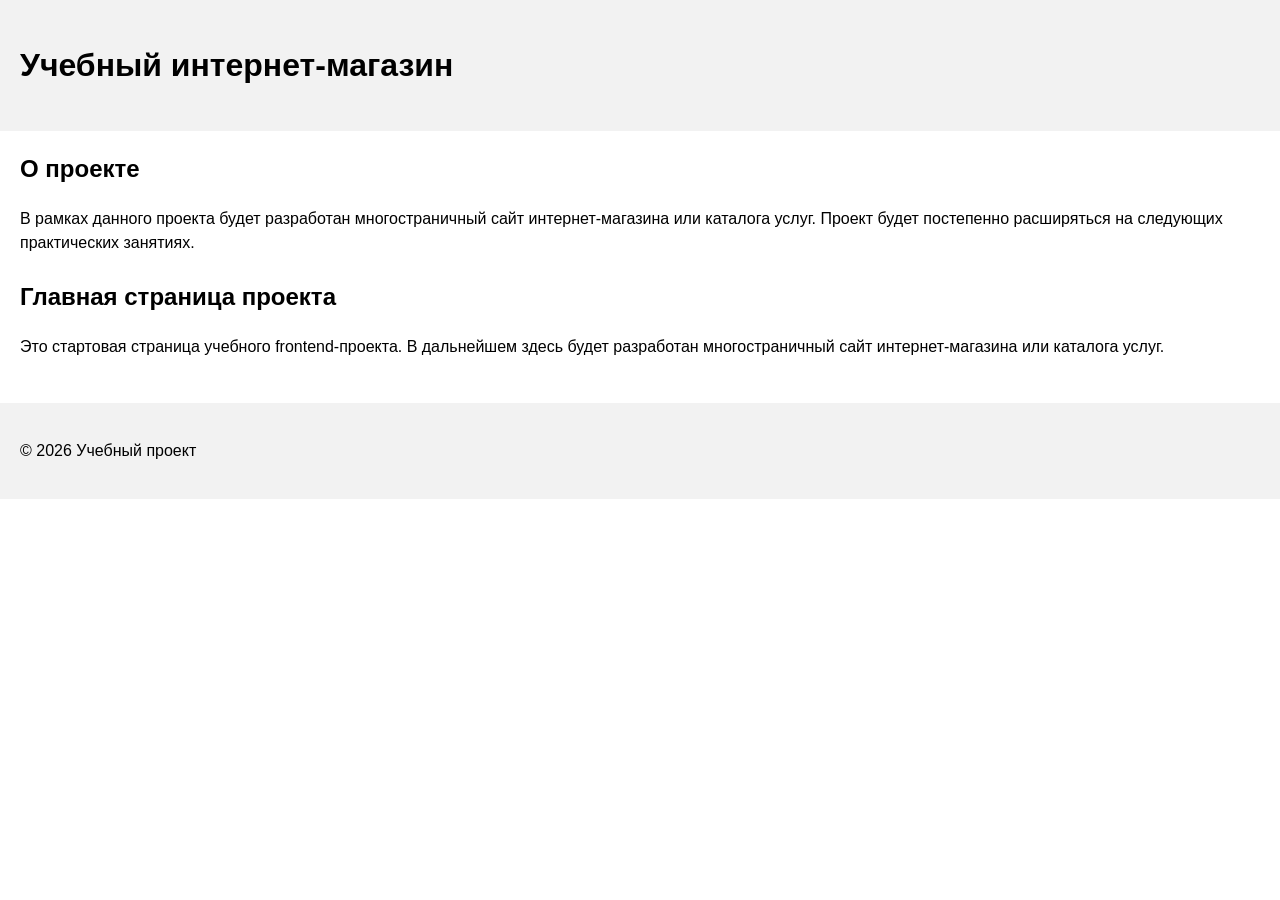
==== index.html @ 8a4b773d "feat: add project description section" ====
<!DOCTYPE html>
<html lang="ru">
<head>
  <meta charset="UTF-8">
  <meta name="viewport" content="width=device-width, initial-scale=1.0">
  <title>Каталог товаров</title>
  <link rel="stylesheet" href="css/style.css">
</head>
<body>
  <header>
    <h1>Учебный интернет-магазин</h1>
  </header>

  <main>
    <section>
        <h2>О проекте</h2>
        <p>
            В рамках данного проекта будет разработан многостраничный сайт
            интернет-магазина или каталога услуг. Проект будет постепенно
            расширяться на следующих практических занятиях.
        </p>
    </section>
    <section>
      <h2>Главная страница проекта</h2>
      <p>
        Это стартовая страница учебного frontend-проекта.
        В дальнейшем здесь будет разработан многостраничный сайт
        интернет-магазина или каталога услуг.
      </p>
    </section>
  </main>

  <footer>
    <p>&copy; 2026 Учебный проект</p>
  </footer>
</body>
</html>
---- css/style.css ----
body {
  margin: 0;
  font-family: Arial, sans-serif;
  line-height: 1.5;
}

header,
main,
footer {
  padding: 20px;
}

header {
  background-color: #f2f2f2;
}

footer {
  background-color: #f2f2f2;
}

section {
  margin-bottom: 24px;
}

section h2 {
  margin-top: 0;
}
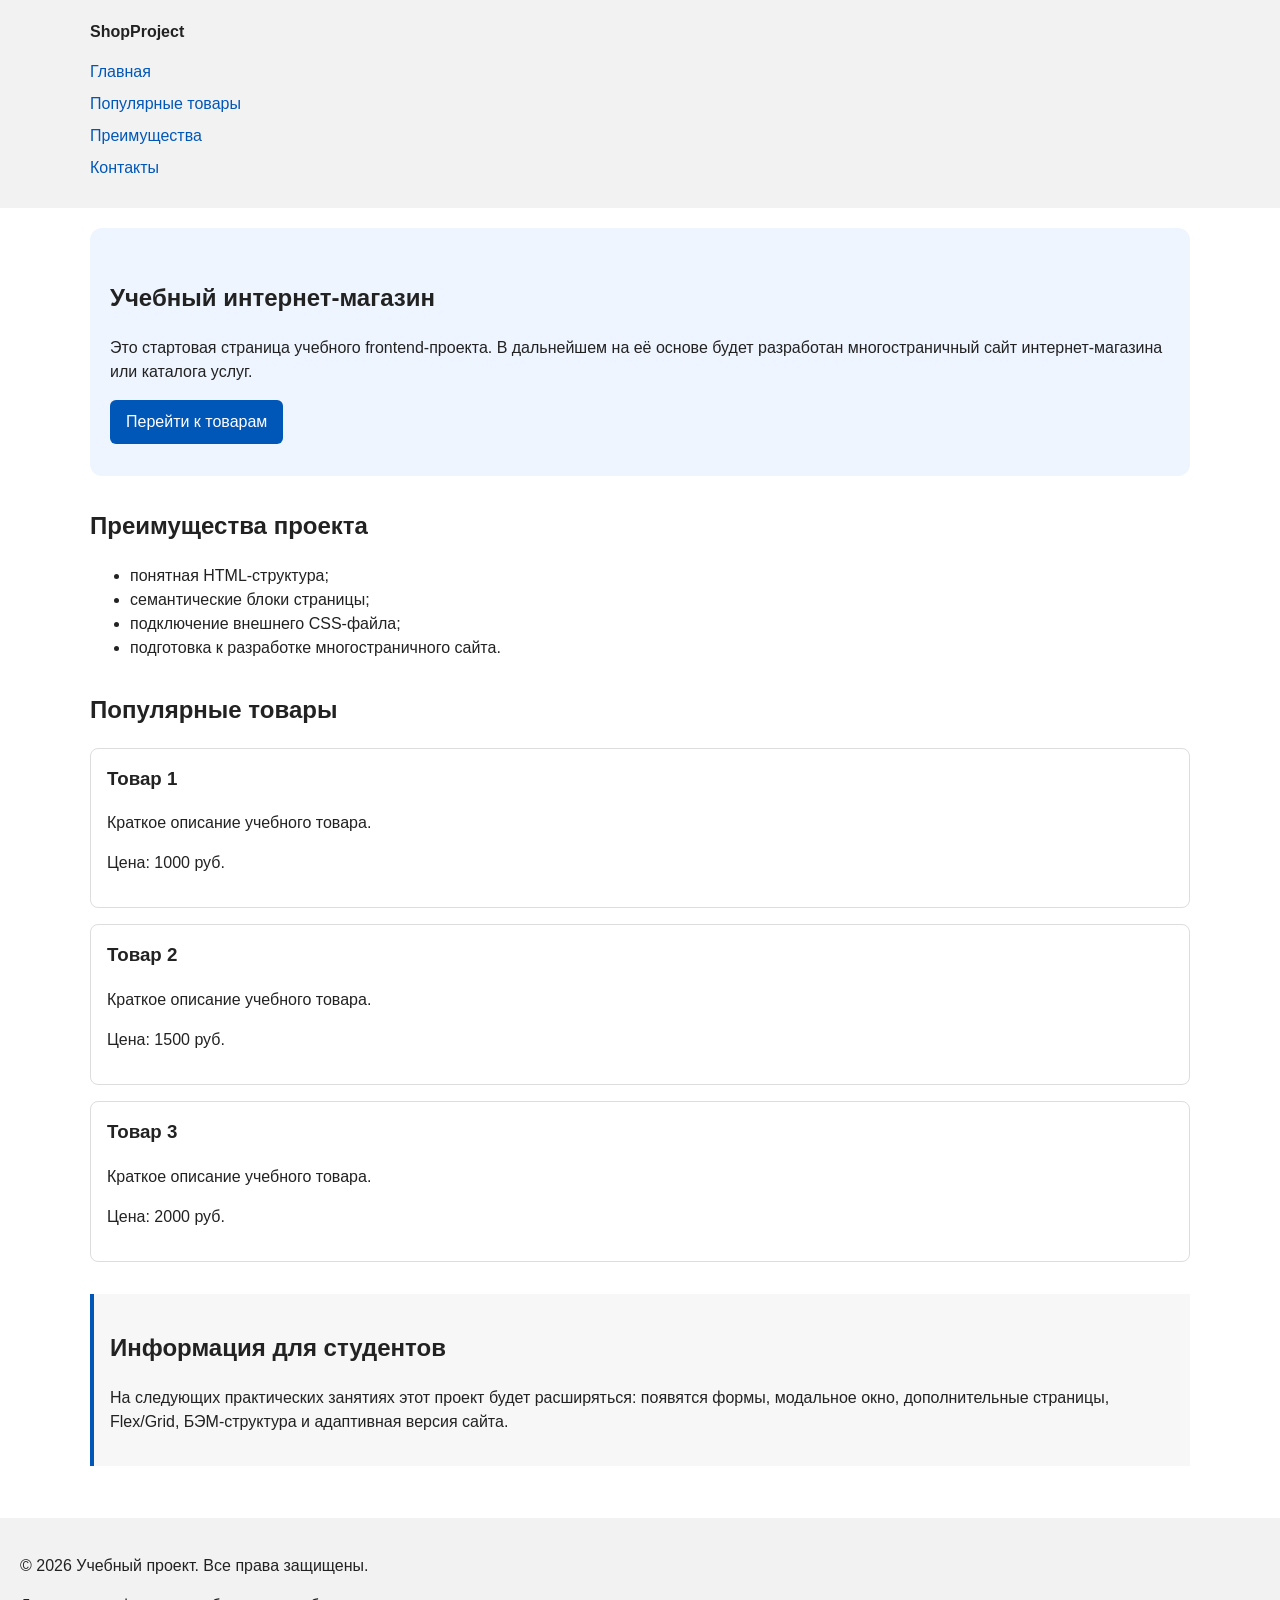
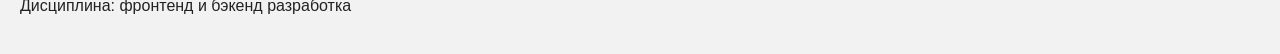
==== commit 79647b34: "feat: add semantic HTML structure and base CSS styles" ====
--- a/index.html
+++ b/index.html
@@ -7,31 +7,82 @@
   <link rel="stylesheet" href="css/style.css">
 </head>
 <body>
+
   <header>
-    <h1>Учебный интернет-магазин</h1>
+    <div class="site-header">
+      <a class="site-logo" href="index.html">ShopProject</a>
+
+      <nav class="site-nav" aria-label="Основная навигация">
+        <ul class="site-nav__list">
+          <li><a href="index.html">Главная</a></li>
+          <li><a href="#popular">Популярные товары</a></li>
+          <li><a href="#advantages">Преимущества</a></li>
+          <li><a href="#contacts">Контакты</a></li>
+        </ul>
+      </nav>
+    </div>
   </header>
 
   <main>
-    <section>
-        <h2>О проекте</h2>
-        <p>
-            В рамках данного проекта будет разработан многостраничный сайт
-            интернет-магазина или каталога услуг. Проект будет постепенно
-            расширяться на следующих практических занятиях.
-        </p>
-    </section>
-    <section>
-      <h2>Главная страница проекта</h2>
+
+    <section class="hero">
+      <h1>Учебный интернет-магазин</h1>
       <p>
         Это стартовая страница учебного frontend-проекта.
-        В дальнейшем здесь будет разработан многостраничный сайт
-        интернет-магазина или каталога услуг.
+        В дальнейшем на её основе будет разработан многостраничный
+        сайт интернет-магазина или каталога услуг.
       </p>
+      <a class="button" href="#popular">Перейти к товарам</a>
     </section>
+
+    <section class="section" id="advantages">
+      <h2>Преимущества проекта</h2>
+
+      <ul class="advantages-list">
+        <li>понятная HTML-структура;</li>
+        <li>семантические блоки страницы;</li>
+        <li>подключение внешнего CSS-файла;</li>
+        <li>подготовка к разработке многостраничного сайта.</li>
+      </ul>
+    </section>
+
+    <section class="section" id="popular">
+      <h2>Популярные товары</h2>
+
+      <article class="product-card">
+        <h3>Товар 1</h3>
+        <p>Краткое описание учебного товара.</p>
+        <p>Цена: 1000 руб.</p>
+      </article>
+
+      <article class="product-card">
+        <h3>Товар 2</h3>
+        <p>Краткое описание учебного товара.</p>
+        <p>Цена: 1500 руб.</p>
+      </article>
+
+      <article class="product-card">
+        <h3>Товар 3</h3>
+        <p>Краткое описание учебного товара.</p>
+        <p>Цена: 2000 руб.</p>
+      </article>
+    </section>
+
+    <aside class="aside-info">
+      <h2>Информация для студентов</h2>
+      <p>
+        На следующих практических занятиях этот проект будет расширяться:
+        появятся формы, модальное окно, дополнительные страницы,
+        Flex/Grid, БЭМ-структура и адаптивная версия сайта.
+      </p>
+    </aside>
+
   </main>
 
-  <footer>
-    <p>&copy; 2026 Учебный проект</p>
+  <footer id="contacts">
+    <p>&copy; 2026 Учебный проект. Все права защищены.</p>
+    <p>Дисциплина: фронтенд и бэкенд разработка</p>
   </footer>
+
 </body>
 </html>
--- a/css/style.css
+++ b/css/style.css
@@ -1,27 +1,167 @@
+/* 
+  Универсальное правило для всех элементов.
+  border-box делает расчёт размеров более понятным:
+  width включает content, padding и border.
+*/
+* {
+  box-sizing: border-box;
+}
+
+/*
+  Убираем стандартный внешний отступ браузера у body.
+  Без этого вокруг страницы может появиться белая рамка.
+*/
 body {
   margin: 0;
   font-family: Arial, sans-serif;
   line-height: 1.5;
+  color: #222222;
+  background-color: #ffffff;
 }
-
+/*
+  Задаём внутренние отступы для основных областей страницы.
+  Это делает содержимое визуально отделённым от краёв окна браузера.
+*/
 header,
 main,
 footer {
   padding: 20px;
 }
 
+/*
+  Оформляем шапку страницы.
+  Пока используется простой светло-серый фон.
+*/
 header {
   background-color: #f2f2f2;
 }
 
+/*
+  Оформляем подвал страницы тем же фоном,
+  чтобы визуально отделить его от основного содержимого.
+*/
 footer {
   background-color: #f2f2f2;
 }
-
-section {
-  margin-bottom: 24px;
+/*
+  Ограничиваем ширину содержимого шапки,
+  чтобы оно не растягивалось слишком сильно на широких экранах.
+*/
+.site-header {
+  max-width: 1100px;
+  margin: 0 auto;
 }
 
-section h2 {
+/*
+  Оформляем текстовый логотип.
+*/
+.site-logo {
+  font-weight: bold;
+  text-decoration: none;
+  color: #222222;
+}
+
+/*
+  Убираем стандартные отступы и маркеры списка навигации.
+*/
+.site-nav__list {
+  padding: 0;
+  margin: 16px 0 0;
+  list-style: none;
+}
+
+/*
+  Добавляем расстояние между пунктами меню.
+*/
+.site-nav__list li {
+  margin-bottom: 8px;
+}
+
+/*
+  Оформляем ссылки меню.
+*/
+.site-nav__list a {
+  color: #0057b8;
+  text-decoration: none;
+}
+
+/*
+  При наведении мыши подчёркиваем ссылку.
+  Подробно состояния интерфейса будут рассмотрены в практической работе 1.7.
+*/
+.site-nav__list a:hover {
+  text-decoration: underline;
+}
+/*
+  Hero-блок — первый крупный блок страницы.
+  Он визуально отделяется от остальных разделов фоном и отступами.
+*/
+.hero {
+  max-width: 1100px;
+  margin: 0 auto 32px;
+  padding: 32px 20px;
+  background-color: #eef5ff;
+  border-radius: 12px;
+}
+
+/*
+  Общий класс для разделов страницы.
+*/
+.section {
+  max-width: 1100px;
+  margin: 0 auto 32px;
+}
+
+/*
+  Убираем лишний верхний отступ у заголовков разделов.
+*/
+.section h2 {
   margin-top: 0;
-}+}
+/*
+  Карточка товара — самостоятельный блок.
+  На следующих занятиях карточки будут доработаны и выстроены в сетку.
+*/
+.product-card {
+  margin-bottom: 16px;
+  padding: 16px;
+  border: 1px solid #dddddd;
+  border-radius: 8px;
+  background-color: #ffffff;
+}
+
+/*
+  Убираем лишний верхний отступ у заголовка карточки.
+*/
+.product-card h3 {
+  margin-top: 0;
+}
+/*
+  Пока это обычная ссылка, но визуально она оформляется как кнопка.
+*/
+.button {
+  display: inline-block;
+  padding: 10px 16px;
+  color: #ffffff;
+  background-color: #0057b8;
+  text-decoration: none;
+  border-radius: 6px;
+}
+
+/*
+  Простое состояние наведения для кнопки.
+*/
+.button:hover {
+  background-color: #003f86;
+}
+
+/*
+  Дополнительный информационный блок.
+*/
+.aside-info {
+  max-width: 1100px;
+  margin: 0 auto 32px;
+  padding: 16px;
+  border-left: 4px solid #0057b8;
+  background-color: #f7f7f7;
+}
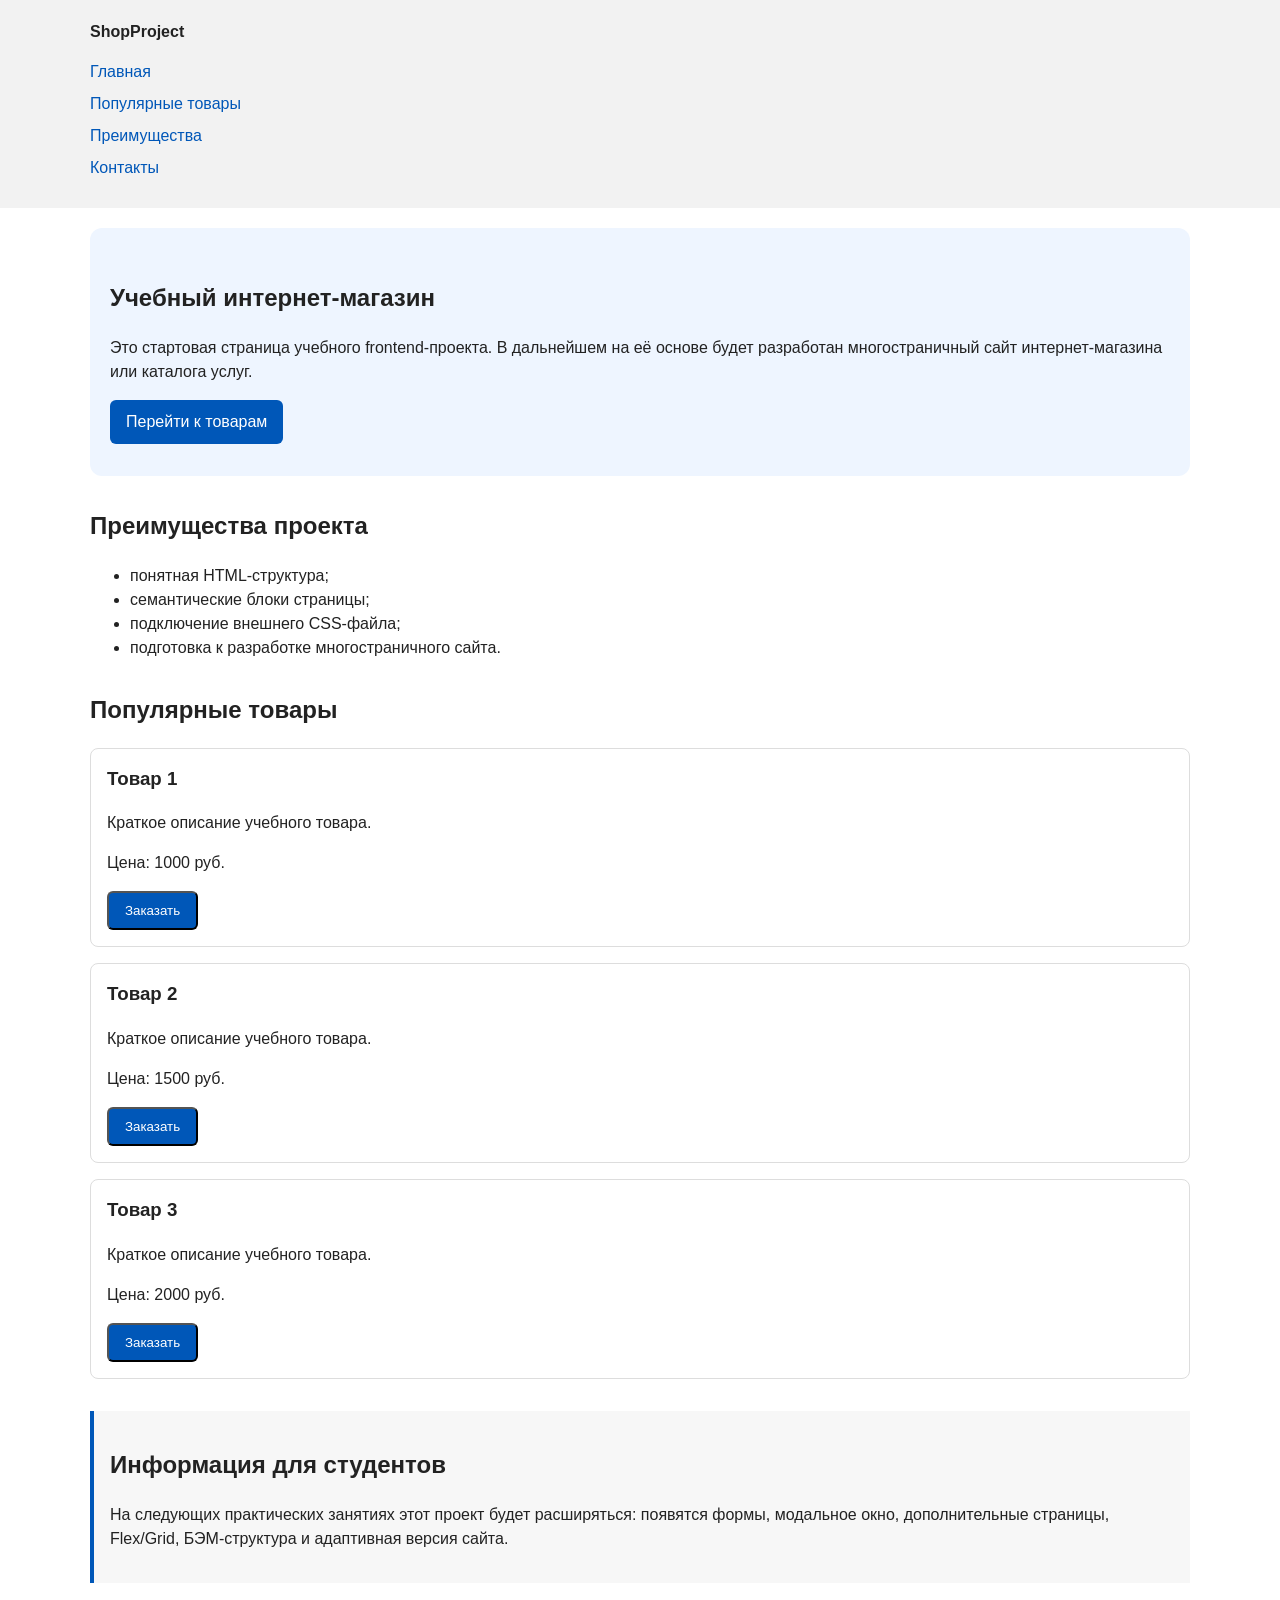
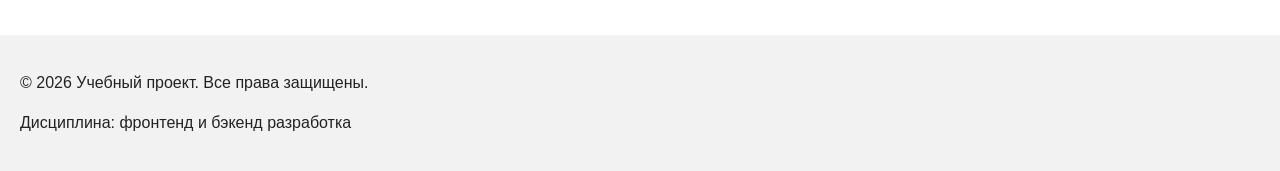
==== commit 1bc3a859: "feat: add order form modal and validation" ====
--- a/index.html
+++ b/index.html
@@ -5,6 +5,7 @@
   <meta name="viewport" content="width=device-width, initial-scale=1.0">
   <title>Каталог товаров</title>
   <link rel="stylesheet" href="css/style.css">
+  <script src="js/main.js" defer></script>
 </head>
 <body>
 
@@ -53,18 +54,27 @@
         <h3>Товар 1</h3>
         <p>Краткое описание учебного товара.</p>
         <p>Цена: 1000 руб.</p>
+        <button class="button product-card__button" type="button" data-product="Товар 1">
+          Заказать
+        </button>
       </article>
 
       <article class="product-card">
         <h3>Товар 2</h3>
         <p>Краткое описание учебного товара.</p>
         <p>Цена: 1500 руб.</p>
+        <button class="button product-card__button" type="button" data-product="Товар 2">
+          Заказать
+        </button>
       </article>
 
       <article class="product-card">
         <h3>Товар 3</h3>
         <p>Краткое описание учебного товара.</p>
         <p>Цена: 2000 руб.</p>
+        <button class="button product-card__button" type="button" data-product="Товар 3">
+          Заказать
+        </button>
       </article>
     </section>
 
@@ -83,6 +93,95 @@
     <p>&copy; 2026 Учебный проект. Все права защищены.</p>
     <p>Дисциплина: фронтенд и бэкенд разработка</p>
   </footer>
+  <dialog class="order-dialog" id="order-dialog" aria-labelledby="order-dialog-title">
+  <h2 id="order-dialog-title">Оформление заявки</h2>
+
+  <form class="order-form" id="order-form" action="#" method="post" novalidate>
+
+    <input id="selected-product" name="selected-product" type="hidden">
+
+    <div class="form-field">
+      <label for="order-name">Имя</label>
+      <input
+        id="order-name"
+        name="name"
+        type="text"
+        placeholder="Введите ваше имя"
+        minlength="2"
+        autocomplete="given-name"
+        required
+      >
+    </div>
+
+    <div class="form-field">
+      <label for="order-email">E-mail</label>
+      <input
+        id="order-email"
+        name="email"
+        type="email"
+        placeholder="example@mail.ru"
+        autocomplete="email"
+        required
+      >
+    </div>
+
+    <div class="form-field">
+      <label for="order-phone">Телефон</label>
+      <input
+        id="order-phone"
+        name="phone"
+        type="tel"
+        inputmode="tel"
+        placeholder="+7 (900) 000-00-00"
+        pattern="^\+7 \(\d{3}\) \d{3}-\d{2}-\d{2}$"
+        required
+      >
+      <small>Формат: +7 (900) 000-00-00</small>
+    </div>
+
+    <div class="form-field">
+      <label for="order-date">Дата связи</label>
+      <input id="order-date" name="date" type="date">
+    </div>
+
+    <div class="form-field">
+      <label for="order-topic">Тема заявки</label>
+      <select id="order-topic" name="topic" required>
+        <option value="">Выберите тему</option>
+        <option value="product">Заказ товара</option>
+        <option value="consultation">Консультация</option>
+        <option value="delivery">Доставка</option>
+      </select>
+    </div>
+
+    <div class="form-field">
+      <label for="order-comment">Комментарий</label>
+      <textarea
+        id="order-comment"
+        name="comment"
+        rows="4"
+        placeholder="Укажите дополнительную информацию"
+      ></textarea>
+    </div>
+
+    <div class="form-field form-field--checkbox">
+      <label>
+        <input id="order-agreement" name="agreement" type="checkbox" required>
+        Я согласен на обработку данных
+      </label>
+    </div>
+
+    <div class="form-actions">
+      <button type="button" id="close-order-dialog">Закрыть</button>
+      <button type="submit">Отправить заявку</button>
+    </div>
+
+  </form>
+</dialog>
+
+<p class="success-message" id="success-message" hidden>
+  Форма успешно отправлена!
+</p>
 
 </body>
 </html>
--- a/css/style.css
+++ b/css/style.css
@@ -165,3 +165,85 @@
   border-left: 4px solid #0057b8;
   background-color: #f7f7f7;
 }
+
+/* ============================================================
+   Модальное окно и форма заявки
+   ============================================================ */
+
+/* Модальное окно. Элемент dialog сам умеет открываться поверх страницы. */
+.order-dialog {
+  width: min(100% - 32px, 560px);
+  padding: 24px;
+  border: none;
+  border-radius: 12px;
+}
+
+/* Затемнение фона за модальным окном. */
+.order-dialog::backdrop {
+  background-color: rgba(0, 0, 0, 0.5);
+}
+
+/* Поле формы. Каждый блок получает нижний отступ. */
+.form-field {
+  margin-bottom: 16px;
+}
+
+/* Подпись поля. */
+.form-field label {
+  display: block;
+  margin-bottom: 6px;
+}
+
+/* Основные поля формы. */
+.form-field input,
+.form-field select,
+.form-field textarea {
+  width: 100%;
+  padding: 10px 12px;
+  border: 1px solid #cccccc;
+  border-radius: 6px;
+  font: inherit;
+}
+
+/* Checkbox не должен занимать всю ширину. */
+.form-field input[type="checkbox"] {
+  width: auto;
+}
+
+/* Подсказка под полем телефона. */
+.form-field small {
+  display: block;
+  margin-top: 4px;
+  color: #666666;
+}
+
+/* Видимый фокус для клавиатурной навигации. */
+.form-field input:focus-visible,
+.form-field select:focus-visible,
+.form-field textarea:focus-visible,
+.form-actions button:focus-visible {
+  outline: 2px solid #0057b8;
+  outline-offset: 2px;
+}
+
+/* Подсветка ошибочных полей.
+   Атрибут aria-invalid будет добавляться через JavaScript. */
+[aria-invalid="true"] {
+  border-color: #b00020;
+}
+
+/* Кнопки формы. */
+.form-actions {
+  display: flex;
+  gap: 12px;
+  margin-top: 20px;
+}
+
+/* Сообщение об успешной отправке. */
+.success-message {
+  max-width: 1100px;
+  margin: 24px auto;
+  padding: 16px;
+  border-left: 4px solid #168a2f;
+  background-color: #eefaf0;
+} 
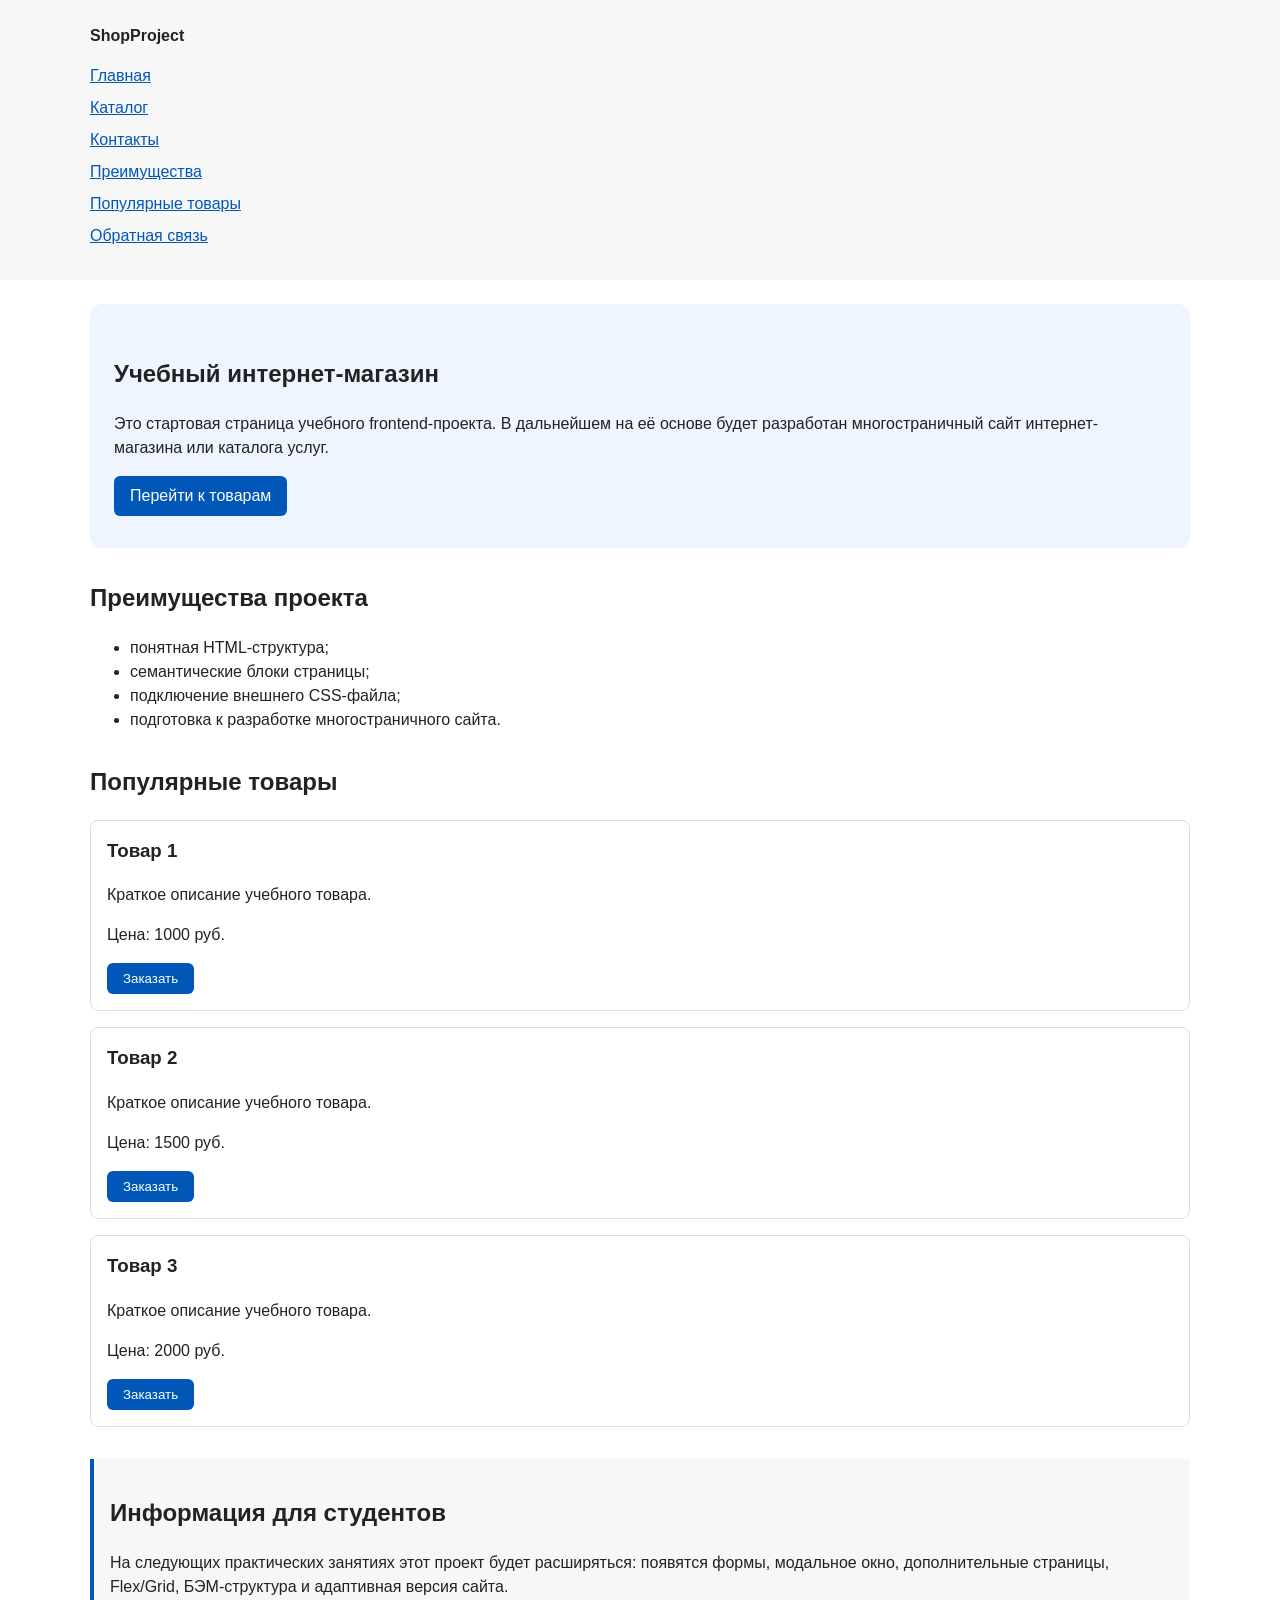
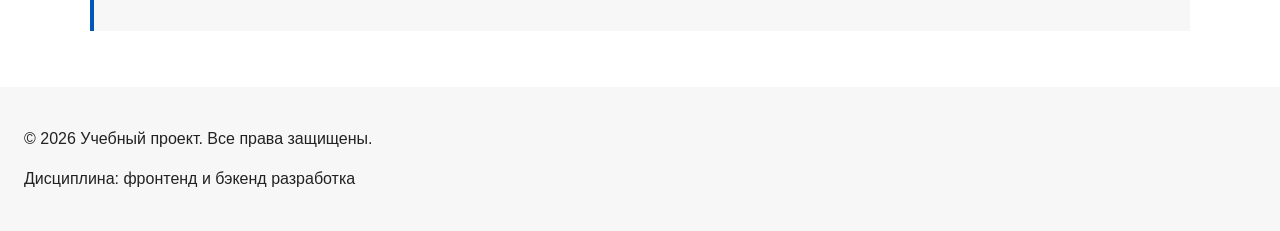
==== commit da305c5c: "feat: add multi-page structure navigation and anchors" ====
--- a/index.html
+++ b/index.html
@@ -16,9 +16,11 @@
       <nav class="site-nav" aria-label="Основная навигация">
         <ul class="site-nav__list">
           <li><a href="index.html">Главная</a></li>
-          <li><a href="#popular">Популярные товары</a></li>
-          <li><a href="#advantages">Преимущества</a></li>
-          <li><a href="#contacts">Контакты</a></li>
+          <li><a href="catalog.html">Каталог</a></li>
+          <li><a href="contacts.html">Контакты</a></li>
+          <li><a href="index.html#advantages">Преимущества</a></li>
+          <li><a href="index.html#popular">Популярные товары</a></li>
+          <li><a href="index.html#contacts">Обратная связь</a></li>
         </ul>
       </nav>
     </div>
--- a/css/style.css
+++ b/css/style.css
@@ -1,249 +1,275 @@
-/* 
-  Универсальное правило для всех элементов.
-  border-box делает расчёт размеров более понятным:
-  width включает content, padding и border.
-*/
+/* ===================================
+   1. Переменные проекта
+   =================================== */
+
+:root {
+  /* Основные цвета проекта */
+  --color-bg: #ffffff;
+  --color-text: #222222;
+  --color-muted: #666666;
+  --color-primary: #0057b8;
+  --color-primary-dark: #003f86;
+  --color-border: #dddddd;
+  --color-surface: #f7f7f7;
+  --color-surface-accent: #eef5ff;
+  --color-danger: #b00020;
+  --color-success: #168a2f;
+  --color-success-bg: #eefaf0;
+  --color-white: #ffffff;
+
+  /* Отступы */
+  --space-xs: 4px;
+  --space-sm: 8px;
+  --space-md: 16px;
+  --space-lg: 24px;
+  --space-xl: 32px;
+
+  /* Скругления */
+  --radius-sm: 6px;
+  --radius-md: 8px;
+  --radius-lg: 12px;
+
+  /* Размеры */
+  --container-width: 1100px;
+}
+html {
+  scroll-behavior: smooth;
+}
+
+/* ===================================
+   2. Базовые стили
+   =================================== */
+
 * {
   box-sizing: border-box;
 }
 
-/*
-  Убираем стандартный внешний отступ браузера у body.
-  Без этого вокруг страницы может появиться белая рамка.
-*/
 body {
   margin: 0;
   font-family: Arial, sans-serif;
   line-height: 1.5;
-  color: #222222;
-  background-color: #ffffff;
-}
-/*
-  Задаём внутренние отступы для основных областей страницы.
-  Это делает содержимое визуально отделённым от краёв окна браузера.
-*/
+  color: var(--color-text);
+  background-color: var(--color-bg);
+}
+
 header,
 main,
 footer {
-  padding: 20px;
-}
-
-/*
-  Оформляем шапку страницы.
-  Пока используется простой светло-серый фон.
-*/
+  padding: var(--space-lg);
+}
+
 header {
-  background-color: #f2f2f2;
-}
-
-/*
-  Оформляем подвал страницы тем же фоном,
-  чтобы визуально отделить его от основного содержимого.
-*/
+  background-color: var(--color-surface);
+}
+
 footer {
-  background-color: #f2f2f2;
-}
-/*
-  Ограничиваем ширину содержимого шапки,
-  чтобы оно не растягивалось слишком сильно на широких экранах.
-*/
+  background-color: var(--color-surface);
+}
+
+/* ===================================
+   3. Общие элементы интерфейса
+   =================================== */
+
+a {
+  color: var(--color-primary);
+}
+
+a:hover {
+  color: var(--color-primary-dark);
+}
+
+a.button:hover {
+  color: var(--color-white);
+}
+
+a:focus-visible {
+  outline: 2px solid var(--color-primary);
+  outline-offset: 3px;
+}
+
+.button {
+  display: inline-block;
+  padding: var(--space-sm) var(--space-md);
+  color: var(--color-white);
+  background-color: var(--color-primary);
+  text-decoration: none;
+  border: none;
+  border-radius: var(--radius-sm);
+  cursor: pointer;
+}
+
+.button:hover {
+  background-color: var(--color-primary-dark);
+}
+
+.button:focus-visible {
+  outline: 2px solid var(--color-primary);
+  outline-offset: 3px;
+}
+
+.button:disabled {
+  opacity: 0.6;
+  cursor: not-allowed;
+}
+
+/* ===================================
+   4. Компоненты страницы
+   =================================== */
+
 .site-header {
-  max-width: 1100px;
+  max-width: var(--container-width);
   margin: 0 auto;
 }
 
-/*
-  Оформляем текстовый логотип.
-*/
 .site-logo {
   font-weight: bold;
   text-decoration: none;
-  color: #222222;
-}
-
-/*
-  Убираем стандартные отступы и маркеры списка навигации.
-*/
+  color: var(--color-text);
+}
+
 .site-nav__list {
   padding: 0;
-  margin: 16px 0 0;
+  margin: var(--space-md) 0 0;
   list-style: none;
 }
 
-/*
-  Добавляем расстояние между пунктами меню.
-*/
 .site-nav__list li {
-  margin-bottom: 8px;
-}
-
-/*
-  Оформляем ссылки меню.
-*/
-.site-nav__list a {
-  color: #0057b8;
-  text-decoration: none;
-}
-
-/*
-  При наведении мыши подчёркиваем ссылку.
-  Подробно состояния интерфейса будут рассмотрены в практической работе 1.7.
-*/
-.site-nav__list a:hover {
-  text-decoration: underline;
-}
-/*
-  Hero-блок — первый крупный блок страницы.
-  Он визуально отделяется от остальных разделов фоном и отступами.
-*/
+  margin-bottom: var(--space-sm);
+}
+
 .hero {
-  max-width: 1100px;
-  margin: 0 auto 32px;
-  padding: 32px 20px;
-  background-color: #eef5ff;
-  border-radius: 12px;
-}
-
-/*
-  Общий класс для разделов страницы.
-*/
+  max-width: var(--container-width);
+  margin: 0 auto var(--space-xl);
+  padding: var(--space-xl) var(--space-lg);
+  background-color: var(--color-surface-accent);
+  border-radius: var(--radius-lg);
+}
+
 .section {
-  max-width: 1100px;
-  margin: 0 auto 32px;
-}
-
-/*
-  Убираем лишний верхний отступ у заголовков разделов.
-*/
+  max-width: var(--container-width);
+  margin: 0 auto var(--space-xl);
+}
+
 .section h2 {
   margin-top: 0;
 }
-/*
-  Карточка товара — самостоятельный блок.
-  На следующих занятиях карточки будут доработаны и выстроены в сетку.
-*/
+
 .product-card {
-  margin-bottom: 16px;
-  padding: 16px;
-  border: 1px solid #dddddd;
-  border-radius: 8px;
-  background-color: #ffffff;
-}
-
-/*
-  Убираем лишний верхний отступ у заголовка карточки.
-*/
+  margin-bottom: var(--space-md);
+  padding: var(--space-md);
+  border: 1px solid var(--color-border);
+  border-radius: var(--radius-md);
+  background-color: var(--color-bg);
+}
+
+.product-card:hover {
+  border-color: var(--color-primary);
+}
+
 .product-card h3 {
   margin-top: 0;
 }
-/*
-  Пока это обычная ссылка, но визуально она оформляется как кнопка.
-*/
-.button {
-  display: inline-block;
-  padding: 10px 16px;
-  color: #ffffff;
-  background-color: #0057b8;
-  text-decoration: none;
-  border-radius: 6px;
-}
-
-/*
-  Простое состояние наведения для кнопки.
-*/
-.button:hover {
-  background-color: #003f86;
-}
-
-/*
-  Дополнительный информационный блок.
-*/
+
 .aside-info {
-  max-width: 1100px;
-  margin: 0 auto 32px;
-  padding: 16px;
-  border-left: 4px solid #0057b8;
-  background-color: #f7f7f7;
-}
-
-/* ============================================================
-   Модальное окно и форма заявки
-   ============================================================ */
-
-/* Модальное окно. Элемент dialog сам умеет открываться поверх страницы. */
+  max-width: var(--container-width);
+  margin: 0 auto var(--space-xl);
+  padding: var(--space-md);
+  border-left: 4px solid var(--color-primary);
+  background-color: var(--color-surface);
+}
+
+/* ===================================
+   5. Форма и модальное окно
+   =================================== */
+
 .order-dialog {
   width: min(100% - 32px, 560px);
-  padding: 24px;
+  padding: var(--space-lg);
   border: none;
-  border-radius: 12px;
-}
-
-/* Затемнение фона за модальным окном. */
+  border-radius: var(--radius-lg);
+}
+
 .order-dialog::backdrop {
   background-color: rgba(0, 0, 0, 0.5);
 }
 
-/* Поле формы. Каждый блок получает нижний отступ. */
 .form-field {
-  margin-bottom: 16px;
-}
-
-/* Подпись поля. */
+  margin-bottom: var(--space-md);
+}
+
 .form-field label {
   display: block;
-  margin-bottom: 6px;
-}
-
-/* Основные поля формы. */
+  margin-bottom: var(--space-xs);
+}
+
 .form-field input,
 .form-field select,
 .form-field textarea {
   width: 100%;
   padding: 10px 12px;
-  border: 1px solid #cccccc;
-  border-radius: 6px;
+  border: 1px solid var(--color-border);
+  border-radius: var(--radius-sm);
   font: inherit;
 }
 
-/* Checkbox не должен занимать всю ширину. */
 .form-field input[type="checkbox"] {
   width: auto;
 }
 
-/* Подсказка под полем телефона. */
 .form-field small {
   display: block;
-  margin-top: 4px;
-  color: #666666;
-}
-
-/* Видимый фокус для клавиатурной навигации. */
+  margin-top: var(--space-xs);
+  color: var(--color-muted);
+}
+
+.form-field input:hover,
+.form-field select:hover,
+.form-field textarea:hover {
+  border-color: var(--color-primary);
+}
+
 .form-field input:focus-visible,
 .form-field select:focus-visible,
 .form-field textarea:focus-visible,
 .form-actions button:focus-visible {
-  outline: 2px solid #0057b8;
-  outline-offset: 2px;
-}
-
-/* Подсветка ошибочных полей.
-   Атрибут aria-invalid будет добавляться через JavaScript. */
+  outline: 2px solid var(--color-primary);
+  outline-offset: 3px;
+}
+
 [aria-invalid="true"] {
-  border-color: #b00020;
-}
-
-/* Кнопки формы. */
+  border-color: var(--color-danger);
+}
+
 .form-actions {
   display: flex;
   gap: 12px;
   margin-top: 20px;
 }
 
-/* Сообщение об успешной отправке. */
 .success-message {
-  max-width: 1100px;
-  margin: 24px auto;
-  padding: 16px;
-  border-left: 4px solid #168a2f;
-  background-color: #eefaf0;
-} 
+  max-width: var(--container-width);
+  margin: var(--space-lg) auto;
+  padding: var(--space-md);
+  border-left: 4px solid var(--color-success);
+  background-color: var(--color-success-bg);
+}
+/* Хлебные крошки */
+.breadcrumbs {
+  max-width: var(--container-width);
+  margin: 0 auto var(--space-md);
+  font-size: 14px;
+  color: var(--color-muted);
+}
+
+.breadcrumbs a {
+  color: var(--color-primary);
+}
+
+.breadcrumbs span::before {
+  content: " / ";
+  color: var(--color-muted);
+}
+:target {
+  outline: 2px dashed var(--color-primary);
+  outline-offset: 4px;
+}
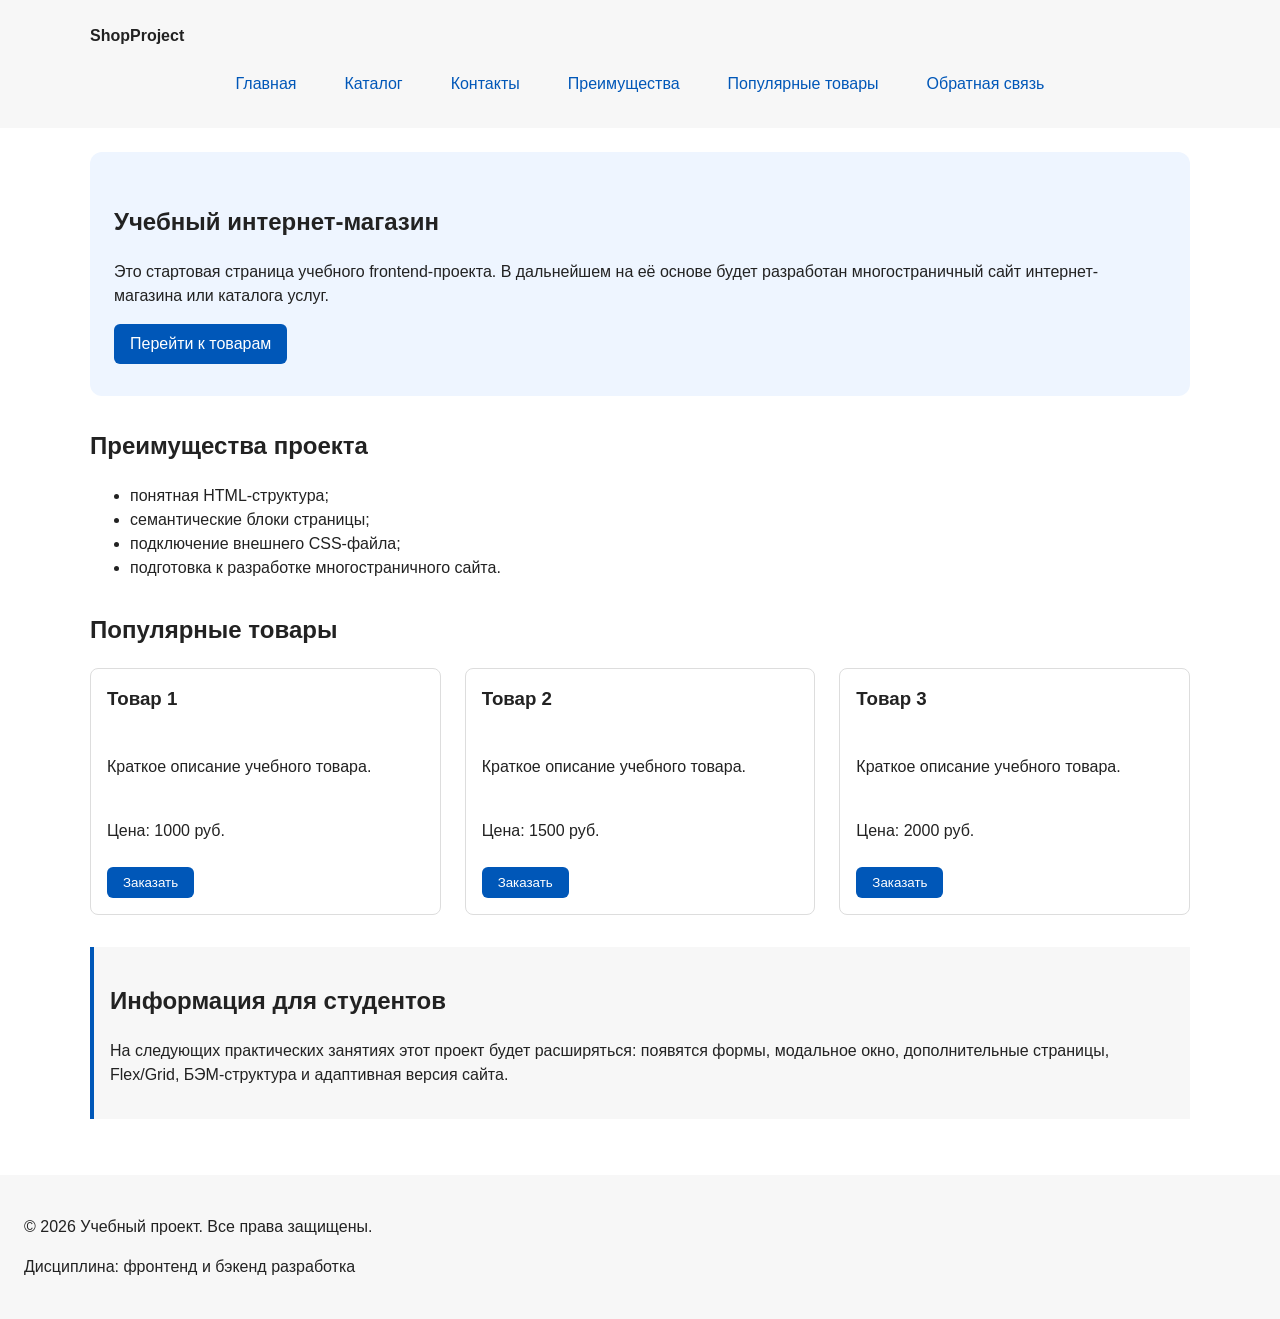
==== commit ba63d696: "feat: add flex navigation and grid catalog layout" ====
--- a/index.html
+++ b/index.html
@@ -52,32 +52,34 @@
     <section class="section" id="popular">
       <h2>Популярные товары</h2>
 
-      <article class="product-card">
-        <h3>Товар 1</h3>
-        <p>Краткое описание учебного товара.</p>
-        <p>Цена: 1000 руб.</p>
-        <button class="button product-card__button" type="button" data-product="Товар 1">
-          Заказать
-        </button>
-      </article>
+      <div class="products-grid">
+        <article class="product-card">
+          <h3>Товар 1</h3>
+          <p>Краткое описание учебного товара.</p>
+          <p>Цена: 1000 руб.</p>
+          <button class="button product-card__button" type="button" data-product="Товар 1">
+            Заказать
+          </button>
+        </article>
 
-      <article class="product-card">
-        <h3>Товар 2</h3>
-        <p>Краткое описание учебного товара.</p>
-        <p>Цена: 1500 руб.</p>
-        <button class="button product-card__button" type="button" data-product="Товар 2">
-          Заказать
-        </button>
-      </article>
+        <article class="product-card">
+          <h3>Товар 2</h3>
+          <p>Краткое описание учебного товара.</p>
+          <p>Цена: 1500 руб.</p>
+          <button class="button product-card__button" type="button" data-product="Товар 2">
+            Заказать
+          </button>
+        </article>
 
-      <article class="product-card">
-        <h3>Товар 3</h3>
-        <p>Краткое описание учебного товара.</p>
-        <p>Цена: 2000 руб.</p>
-        <button class="button product-card__button" type="button" data-product="Товар 3">
-          Заказать
-        </button>
-      </article>
+        <article class="product-card">
+          <h3>Товар 3</h3>
+          <p>Краткое описание учебного товара.</p>
+          <p>Цена: 2000 руб.</p>
+          <button class="button product-card__button" type="button" data-product="Товар 3">
+            Заказать
+          </button>
+        </article>
+      </div>
     </section>
 
     <aside class="aside-info">
--- a/css/style.css
+++ b/css/style.css
@@ -128,13 +128,27 @@
 }
 
 .site-nav__list {
+  display: flex;
+  flex-wrap: wrap;
+  justify-content: center;
+  align-items: center;
+  gap: var(--space-md);
   padding: 0;
   margin: var(--space-md) 0 0;
   list-style: none;
 }
 
-.site-nav__list li {
-  margin-bottom: var(--space-sm);
+.site-nav__list a {
+  display: inline-block;
+  padding: var(--space-sm) var(--space-md);
+  color: var(--color-primary);
+  text-decoration: none;
+  border-radius: var(--radius-sm);
+}
+
+.site-nav__list a:hover {
+  color: var(--color-white);
+  background-color: var(--color-primary);
 }
 
 .hero {
@@ -155,11 +169,19 @@
 }
 
 .product-card {
-  margin-bottom: var(--space-md);
+  display: flex;
+  flex-direction: column;
+  gap: var(--space-sm);
+  margin-bottom: 0;
   padding: var(--space-md);
   border: 1px solid var(--color-border);
   border-radius: var(--radius-md);
   background-color: var(--color-bg);
+}
+
+.product-card .button {
+  margin-top: auto;
+  align-self: flex-start;
 }
 
 .product-card:hover {
@@ -269,7 +291,67 @@
   content: " / ";
   color: var(--color-muted);
 }
+
 :target {
   outline: 2px dashed var(--color-primary);
   outline-offset: 4px;
+}
+
+.products-grid {
+  display: grid;
+  grid-template-columns: repeat(3, 1fr);
+  gap: var(--space-lg);
+}
+
+.catalog-layout {
+  max-width: var(--container-width);
+  margin: 0 auto var(--space-xl);
+  display: grid;
+  grid-template-columns: 260px 1fr;
+  grid-template-areas: "filters products";
+  gap: var(--space-lg);
+}
+
+.catalog-filters {
+  grid-area: filters;
+  padding: var(--space-md);
+  border: 1px solid var(--color-border);
+  border-radius: var(--radius-md);
+  background-color: var(--color-surface);
+}
+
+.catalog-products {
+  grid-area: products;
+}
+
+.filters-form {
+  display: grid;
+  gap: var(--space-md);
+}
+
+.filters-form fieldset {
+  margin: 0;
+  padding: var(--space-md);
+  border: 1px solid var(--color-border);
+  border-radius: var(--radius-sm);
+}
+
+.filters-form legend {
+  font-weight: 700;
+}
+
+.filters-form label {
+  display: flex;
+  align-items: center;
+  gap: var(--space-sm);
+  margin-bottom: var(--space-sm);
+  cursor: pointer;
+}
+
+.filters-form input[type="number"] {
+  width: 100%;
+  padding: 8px 10px;
+  border: 1px solid var(--color-border);
+  border-radius: var(--radius-sm);
+  font: inherit;
 }
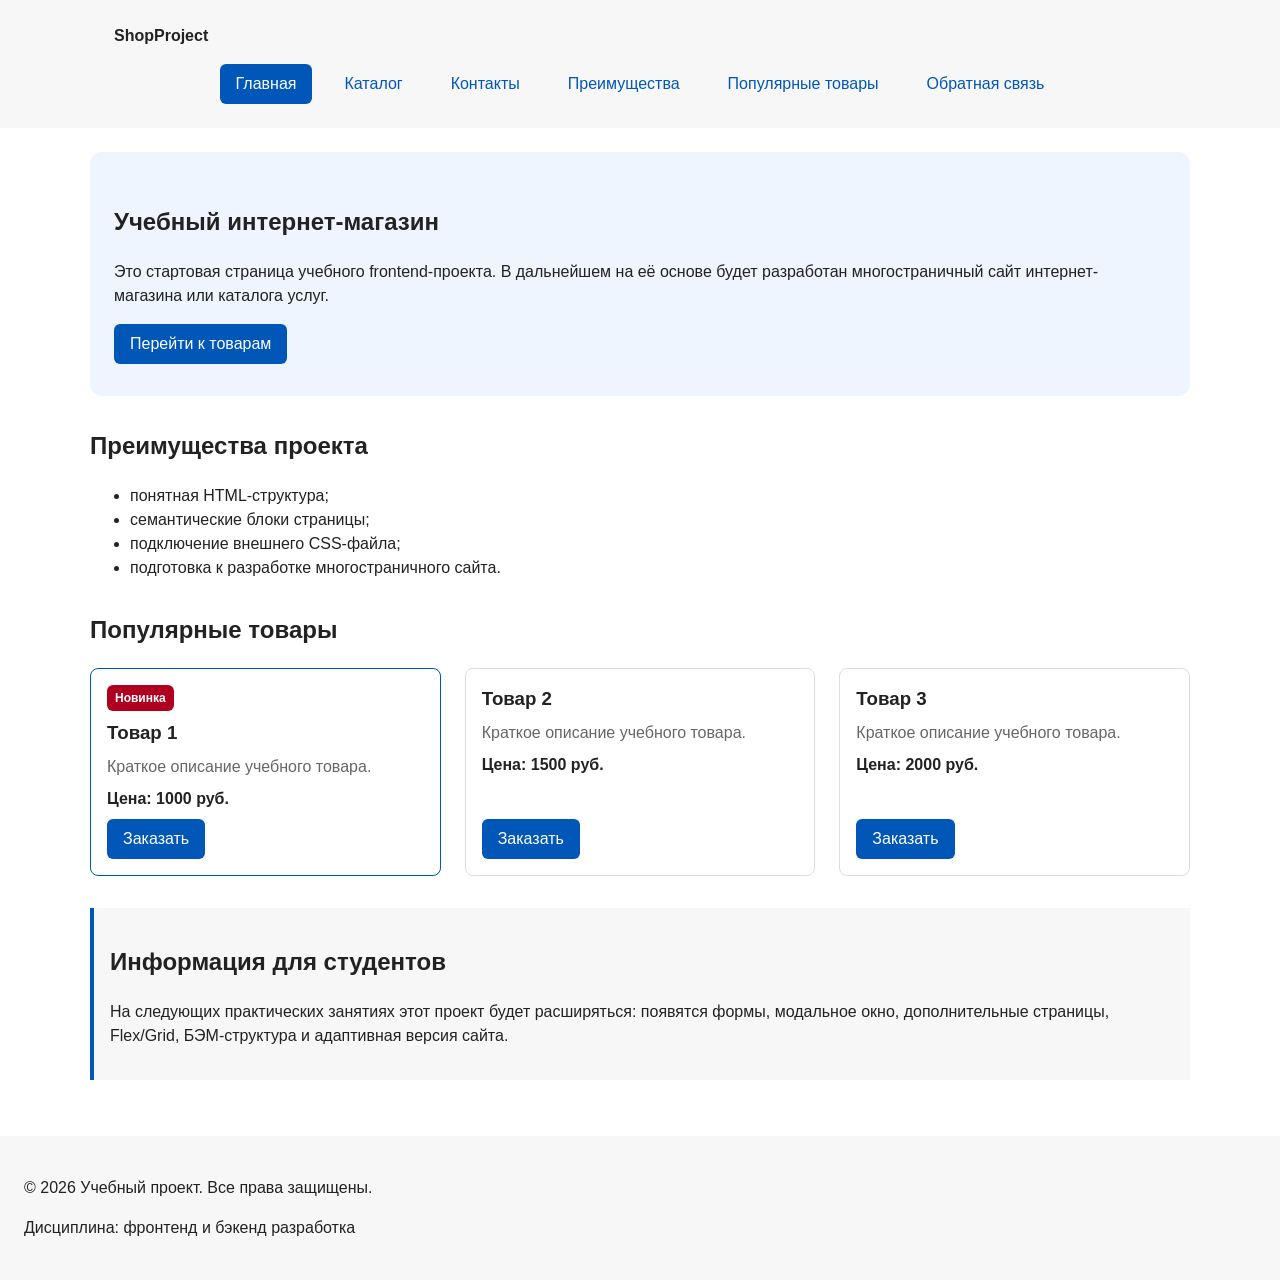
==== commit f13d7c86: "refactor: apply BEM naming to CSS classes" ====
--- a/index.html
+++ b/index.html
@@ -9,18 +9,29 @@
 </head>
 <body>
 
-  <header>
-    <div class="site-header">
-      <a class="site-logo" href="index.html">ShopProject</a>
-
+  <header class="site-header">
+    <div class="site-header__inner">
+      <a class="site-header__logo" href="index.html">ShopProject</a>
       <nav class="site-nav" aria-label="Основная навигация">
         <ul class="site-nav__list">
-          <li><a href="index.html">Главная</a></li>
-          <li><a href="catalog.html">Каталог</a></li>
-          <li><a href="contacts.html">Контакты</a></li>
-          <li><a href="index.html#advantages">Преимущества</a></li>
-          <li><a href="index.html#popular">Популярные товары</a></li>
-          <li><a href="index.html#contacts">Обратная связь</a></li>
+          <li class="site-nav__item">
+            <a class="site-nav__link site-nav__link--active" href="index.html">Главная</a>
+          </li>
+          <li class="site-nav__item">
+            <a class="site-nav__link" href="catalog.html">Каталог</a>
+          </li>
+          <li class="site-nav__item">
+            <a class="site-nav__link" href="contacts.html">Контакты</a>
+          </li>
+          <li class="site-nav__item">
+            <a class="site-nav__link" href="index.html#advantages">Преимущества</a>
+          </li>
+          <li class="site-nav__item">
+            <a class="site-nav__link" href="index.html#popular">Популярные товары</a>
+          </li>
+          <li class="site-nav__item">
+            <a class="site-nav__link" href="index.html#contacts">Обратная связь</a>
+          </li>
         </ul>
       </nav>
     </div>
@@ -35,7 +46,7 @@
         В дальнейшем на её основе будет разработан многостраничный
         сайт интернет-магазина или каталога услуг.
       </p>
-      <a class="button" href="#popular">Перейти к товарам</a>
+      <a class="button button--primary" href="#popular">Перейти к товарам</a>
     </section>
 
     <section class="section" id="advantages">
@@ -53,29 +64,30 @@
       <h2>Популярные товары</h2>
 
       <div class="products-grid">
-        <article class="product-card">
-          <h3>Товар 1</h3>
-          <p>Краткое описание учебного товара.</p>
-          <p>Цена: 1000 руб.</p>
-          <button class="button product-card__button" type="button" data-product="Товар 1">
+        <article class="product-card product-card--featured">
+          <span class="product-card__badge">Новинка</span>
+          <h3 class="product-card__title">Товар 1</h3>
+          <p class="product-card__description">Краткое описание учебного товара.</p>
+          <p class="product-card__price">Цена: 1000 руб.</p>
+          <button class="button button--primary product-card__button" type="button" data-product="Товар 1">
             Заказать
           </button>
         </article>
 
         <article class="product-card">
-          <h3>Товар 2</h3>
-          <p>Краткое описание учебного товара.</p>
-          <p>Цена: 1500 руб.</p>
-          <button class="button product-card__button" type="button" data-product="Товар 2">
+          <h3 class="product-card__title">Товар 2</h3>
+          <p class="product-card__description">Краткое описание учебного товара.</p>
+          <p class="product-card__price">Цена: 1500 руб.</p>
+          <button class="button button--primary product-card__button" type="button" data-product="Товар 2">
             Заказать
           </button>
         </article>
 
         <article class="product-card">
-          <h3>Товар 3</h3>
-          <p>Краткое описание учебного товара.</p>
-          <p>Цена: 2000 руб.</p>
-          <button class="button product-card__button" type="button" data-product="Товар 3">
+          <h3 class="product-card__title">Товар 3</h3>
+          <p class="product-card__description">Краткое описание учебного товара.</p>
+          <p class="product-card__price">Цена: 2000 руб.</p>
+          <button class="button button--primary product-card__button" type="button" data-product="Товар 3">
             Заказать
           </button>
         </article>
@@ -98,90 +110,105 @@
     <p>Дисциплина: фронтенд и бэкенд разработка</p>
   </footer>
   <dialog class="order-dialog" id="order-dialog" aria-labelledby="order-dialog-title">
-  <h2 id="order-dialog-title">Оформление заявки</h2>
-
-  <form class="order-form" id="order-form" action="#" method="post" novalidate>
-
-    <input id="selected-product" name="selected-product" type="hidden">
-
-    <div class="form-field">
-      <label for="order-name">Имя</label>
-      <input
-        id="order-name"
-        name="name"
-        type="text"
-        placeholder="Введите ваше имя"
-        minlength="2"
-        autocomplete="given-name"
-        required
-      >
-    </div>
-
-    <div class="form-field">
-      <label for="order-email">E-mail</label>
-      <input
-        id="order-email"
-        name="email"
-        type="email"
-        placeholder="example@mail.ru"
-        autocomplete="email"
-        required
-      >
-    </div>
-
-    <div class="form-field">
-      <label for="order-phone">Телефон</label>
-      <input
-        id="order-phone"
-        name="phone"
-        type="tel"
-        inputmode="tel"
-        placeholder="+7 (900) 000-00-00"
-        pattern="^\+7 \(\d{3}\) \d{3}-\d{2}-\d{2}$"
-        required
-      >
-      <small>Формат: +7 (900) 000-00-00</small>
-    </div>
-
-    <div class="form-field">
-      <label for="order-date">Дата связи</label>
-      <input id="order-date" name="date" type="date">
-    </div>
-
-    <div class="form-field">
-      <label for="order-topic">Тема заявки</label>
-      <select id="order-topic" name="topic" required>
-        <option value="">Выберите тему</option>
-        <option value="product">Заказ товара</option>
-        <option value="consultation">Консультация</option>
-        <option value="delivery">Доставка</option>
-      </select>
-    </div>
-
-    <div class="form-field">
-      <label for="order-comment">Комментарий</label>
-      <textarea
-        id="order-comment"
-        name="comment"
-        rows="4"
-        placeholder="Укажите дополнительную информацию"
-      ></textarea>
-    </div>
-
-    <div class="form-field form-field--checkbox">
-      <label>
-        <input id="order-agreement" name="agreement" type="checkbox" required>
-        Я согласен на обработку данных
-      </label>
-    </div>
-
-    <div class="form-actions">
-      <button type="button" id="close-order-dialog">Закрыть</button>
-      <button type="submit">Отправить заявку</button>
-    </div>
-
-  </form>
-</dialog>
+    <h2 class="order-dialog__title" id="order-dialog-title">Оформление заявки</h2>
+
+    <form class="order-form" id="order-form" action="#" method="post" novalidate>
+
+      <input id="selected-product" name="selected-product" type="hidden">
+
+      <div class="order-form__field">
+        <label class="order-form__label" for="order-name">Имя</label>
+        <input
+          class="order-form__input"
+          id="order-name"
+          name="name"
+          type="text"
+          placeholder="Введите ваше имя"
+          minlength="2"
+          autocomplete="given-name"
+          required
+        >
+      </div>
+
+      <div class="order-form__field">
+        <label class="order-form__label" for="order-email">E-mail</label>
+        <input
+          class="order-form__input"
+          id="order-email"
+          name="email"
+          type="email"
+          placeholder="example@mail.ru"
+          autocomplete="email"
+          required
+        >
+      </div>
+
+      <div class="order-form__field">
+        <label class="order-form__label" for="order-phone">Телефон</label>
+        <input
+          class="order-form__input"
+          id="order-phone"
+          name="phone"
+          type="tel"
+          inputmode="tel"
+          placeholder="+7 (900) 000-00-00"
+          pattern="^\+7 \(\d{3}\) \d{3}-\d{2}-\d{2}$"
+          required
+        >
+        <small>Формат: +7 (900) 000-00-00</small>
+      </div>
+
+      <div class="order-form__field">
+        <label class="order-form__label" for="order-date">Дата связи</label>
+        <input
+          class="order-form__input"
+          id="order-date"
+          name="date"
+          type="date"
+        >
+      </div>
+
+      <div class="order-form__field">
+        <label class="order-form__label" for="order-topic">Тема заявки</label>
+        <select class="order-form__input" id="order-topic" name="topic" required>
+          <option value="">Выберите тему</option>
+          <option value="product">Заказ товара</option>
+          <option value="consultation">Консультация</option>
+          <option value="delivery">Доставка</option>
+        </select>
+      </div>
+
+      <div class="order-form__field">
+        <label class="order-form__label" for="order-comment">Комментарий</label>
+        <textarea
+          class="order-form__input"
+          id="order-comment"
+          name="comment"
+          rows="4"
+          placeholder="Укажите дополнительную информацию"
+        ></textarea>
+      </div>
+
+      <div class="order-form__field order-form__field--checkbox">
+        <label>
+          <input
+            class="order-form__input"
+            id="order-agreement"
+            name="agreement"
+            type="checkbox"
+            required
+          >
+          Я согласен на обработку данных
+        </label>
+      </div>
+
+      <div class="order-form__actions">
+        <button class="button button--secondary" type="button" id="close-order-dialog">Закрыть</button>
+        <button class="button button--primary" type="submit">Отправить заявку</button>
+      </div>
+
+    </form>
+  </dialog>
 
 <p class="success-message" id="success-message" hidden>
   Форма успешно отправлена!
--- a/css/style.css
+++ b/css/style.css
@@ -32,6 +32,7 @@
   /* Размеры */
   --container-width: 1100px;
 }
+
 html {
   scroll-behavior: smooth;
 }
@@ -52,16 +53,11 @@
   background-color: var(--color-bg);
 }
 
-header,
 main,
 footer {
   padding: var(--space-lg);
 }
 
-header {
-  background-color: var(--color-surface);
-}
-
 footer {
   background-color: var(--color-surface);
 }
@@ -87,19 +83,35 @@
   outline-offset: 3px;
 }
 
+/* Кнопка — самостоятельный БЭМ-блок */
 .button {
   display: inline-block;
   padding: var(--space-sm) var(--space-md);
+  border: none;
+  border-radius: var(--radius-sm);
+  font: inherit;
+  text-decoration: none;
+  cursor: pointer;
+}
+
+.button--primary {
   color: var(--color-white);
   background-color: var(--color-primary);
-  text-decoration: none;
-  border: none;
-  border-radius: var(--radius-sm);
-  cursor: pointer;
-}
-
-.button:hover {
+}
+
+.button--primary:hover {
   background-color: var(--color-primary-dark);
+}
+
+.button--secondary {
+  color: var(--color-primary);
+  background-color: transparent;
+  border: 1px solid var(--color-primary);
+}
+
+.button--secondary:hover {
+  color: var(--color-white);
+  background-color: var(--color-primary);
 }
 
 .button:focus-visible {
@@ -107,7 +119,8 @@
   outline-offset: 3px;
 }
 
-.button:disabled {
+.button:disabled,
+.button--disabled {
   opacity: 0.6;
   cursor: not-allowed;
 }
@@ -116,17 +129,24 @@
    4. Компоненты страницы
    =================================== */
 
+/* Шапка сайта */
 .site-header {
+  background-color: var(--color-surface);
+}
+
+.site-header__inner {
   max-width: var(--container-width);
   margin: 0 auto;
-}
-
-.site-logo {
-  font-weight: bold;
+  padding: var(--space-lg);
+}
+
+.site-header__logo {
+  font-weight: 700;
+  color: var(--color-text);
   text-decoration: none;
-  color: var(--color-text);
-}
-
+}
+
+/* Навигация */
 .site-nav__list {
   display: flex;
   flex-wrap: wrap;
@@ -138,7 +158,7 @@
   list-style: none;
 }
 
-.site-nav__list a {
+.site-nav__link {
   display: inline-block;
   padding: var(--space-sm) var(--space-md);
   color: var(--color-primary);
@@ -146,11 +166,22 @@
   border-radius: var(--radius-sm);
 }
 
-.site-nav__list a:hover {
+.site-nav__link:hover {
   color: var(--color-white);
   background-color: var(--color-primary);
 }
 
+.site-nav__link:focus-visible {
+  outline: 2px solid var(--color-primary);
+  outline-offset: 3px;
+}
+
+.site-nav__link--active {
+  color: var(--color-white);
+  background-color: var(--color-primary);
+}
+
+/* Hero-блок */
 .hero {
   max-width: var(--container-width);
   margin: 0 auto var(--space-xl);
@@ -159,6 +190,7 @@
   border-radius: var(--radius-lg);
 }
 
+/* Универсальная секция */
 .section {
   max-width: var(--container-width);
   margin: 0 auto var(--space-xl);
@@ -168,30 +200,63 @@
   margin-top: 0;
 }
 
+/* Сетка товаров */
+.products-grid {
+  display: grid;
+  grid-template-columns: repeat(3, 1fr);
+  gap: var(--space-lg);
+}
+
+/* Карточка товара */
 .product-card {
   display: flex;
   flex-direction: column;
   gap: var(--space-sm);
-  margin-bottom: 0;
   padding: var(--space-md);
   border: 1px solid var(--color-border);
   border-radius: var(--radius-md);
   background-color: var(--color-bg);
 }
 
-.product-card .button {
+.product-card:hover {
+  border-color: var(--color-primary);
+}
+
+.product-card--featured {
+  border-color: var(--color-primary);
+}
+
+.product-card__badge {
+  align-self: flex-start;
+  padding: 4px 8px;
+  color: var(--color-white);
+  background-color: var(--color-danger);
+  border-radius: var(--radius-sm);
+  font-size: 12px;
+  font-weight: 700;
+}
+
+.product-card__title {
+  margin: 0;
+  color: var(--color-text);
+}
+
+.product-card__description {
+  margin: 0;
+  color: var(--color-muted);
+}
+
+.product-card__price {
+  margin: 0;
+  font-weight: 700;
+}
+
+.product-card__button {
   margin-top: auto;
   align-self: flex-start;
 }
 
-.product-card:hover {
-  border-color: var(--color-primary);
-}
-
-.product-card h3 {
-  margin-top: 0;
-}
-
+/* Дополнительный блок aside */
 .aside-info {
   max-width: var(--container-width);
   margin: 0 auto var(--space-xl);
@@ -200,81 +265,6 @@
   background-color: var(--color-surface);
 }
 
-/* ===================================
-   5. Форма и модальное окно
-   =================================== */
-
-.order-dialog {
-  width: min(100% - 32px, 560px);
-  padding: var(--space-lg);
-  border: none;
-  border-radius: var(--radius-lg);
-}
-
-.order-dialog::backdrop {
-  background-color: rgba(0, 0, 0, 0.5);
-}
-
-.form-field {
-  margin-bottom: var(--space-md);
-}
-
-.form-field label {
-  display: block;
-  margin-bottom: var(--space-xs);
-}
-
-.form-field input,
-.form-field select,
-.form-field textarea {
-  width: 100%;
-  padding: 10px 12px;
-  border: 1px solid var(--color-border);
-  border-radius: var(--radius-sm);
-  font: inherit;
-}
-
-.form-field input[type="checkbox"] {
-  width: auto;
-}
-
-.form-field small {
-  display: block;
-  margin-top: var(--space-xs);
-  color: var(--color-muted);
-}
-
-.form-field input:hover,
-.form-field select:hover,
-.form-field textarea:hover {
-  border-color: var(--color-primary);
-}
-
-.form-field input:focus-visible,
-.form-field select:focus-visible,
-.form-field textarea:focus-visible,
-.form-actions button:focus-visible {
-  outline: 2px solid var(--color-primary);
-  outline-offset: 3px;
-}
-
-[aria-invalid="true"] {
-  border-color: var(--color-danger);
-}
-
-.form-actions {
-  display: flex;
-  gap: 12px;
-  margin-top: 20px;
-}
-
-.success-message {
-  max-width: var(--container-width);
-  margin: var(--space-lg) auto;
-  padding: var(--space-md);
-  border-left: 4px solid var(--color-success);
-  background-color: var(--color-success-bg);
-}
 /* Хлебные крошки */
 .breadcrumbs {
   max-width: var(--container-width);
@@ -283,26 +273,16 @@
   color: var(--color-muted);
 }
 
-.breadcrumbs a {
+.breadcrumbs__link {
   color: var(--color-primary);
 }
 
-.breadcrumbs span::before {
+.breadcrumbs__current::before {
   content: " / ";
   color: var(--color-muted);
 }
 
-:target {
-  outline: 2px dashed var(--color-primary);
-  outline-offset: 4px;
-}
-
-.products-grid {
-  display: grid;
-  grid-template-columns: repeat(3, 1fr);
-  gap: var(--space-lg);
-}
-
+/* Каталог: сетка фильтры + товары */
 .catalog-layout {
   max-width: var(--container-width);
   margin: 0 auto var(--space-xl);
@@ -324,6 +304,7 @@
   grid-area: products;
 }
 
+/* Форма фильтров */
 .filters-form {
   display: grid;
   gap: var(--space-md);
@@ -354,4 +335,83 @@
   border: 1px solid var(--color-border);
   border-radius: var(--radius-sm);
   font: inherit;
+}
+
+/* ===================================
+   5. Форма и модальное окно
+   =================================== */
+
+.order-dialog {
+  width: min(100% - 32px, 560px);
+  padding: var(--space-lg);
+  border: none;
+  border-radius: var(--radius-lg);
+}
+
+.order-dialog::backdrop {
+  background-color: rgba(0, 0, 0, 0.5);
+}
+
+.order-dialog__title {
+  margin-top: 0;
+}
+
+.order-form__field {
+  margin-bottom: var(--space-md);
+}
+
+.order-form__label {
+  display: block;
+  margin-bottom: var(--space-xs);
+}
+
+.order-form__input {
+  width: 100%;
+  padding: 10px 12px;
+  border: 1px solid var(--color-border);
+  border-radius: var(--radius-sm);
+  font: inherit;
+}
+
+.order-form__input[type="checkbox"] {
+  width: auto;
+}
+
+.order-form__input:hover {
+  border-color: var(--color-primary);
+}
+
+.order-form__input:focus-visible {
+  outline: 2px solid var(--color-primary);
+  outline-offset: 3px;
+}
+
+.order-form__actions {
+  display: flex;
+  gap: var(--space-md);
+  margin-top: var(--space-lg);
+}
+
+.order-form__actions button:focus-visible {
+  outline: 2px solid var(--color-primary);
+  outline-offset: 3px;
+}
+
+[aria-invalid="true"] {
+  border-color: var(--color-danger);
+}
+
+/* Сообщение об успешной отправке */
+.success-message {
+  max-width: var(--container-width);
+  margin: var(--space-lg) auto;
+  padding: var(--space-md);
+  border-left: 4px solid var(--color-success);
+  background-color: var(--color-success-bg);
+}
+
+/* Подсветка цели якоря */
+:target {
+  outline: 2px dashed var(--color-primary);
+  outline-offset: 4px;
 }
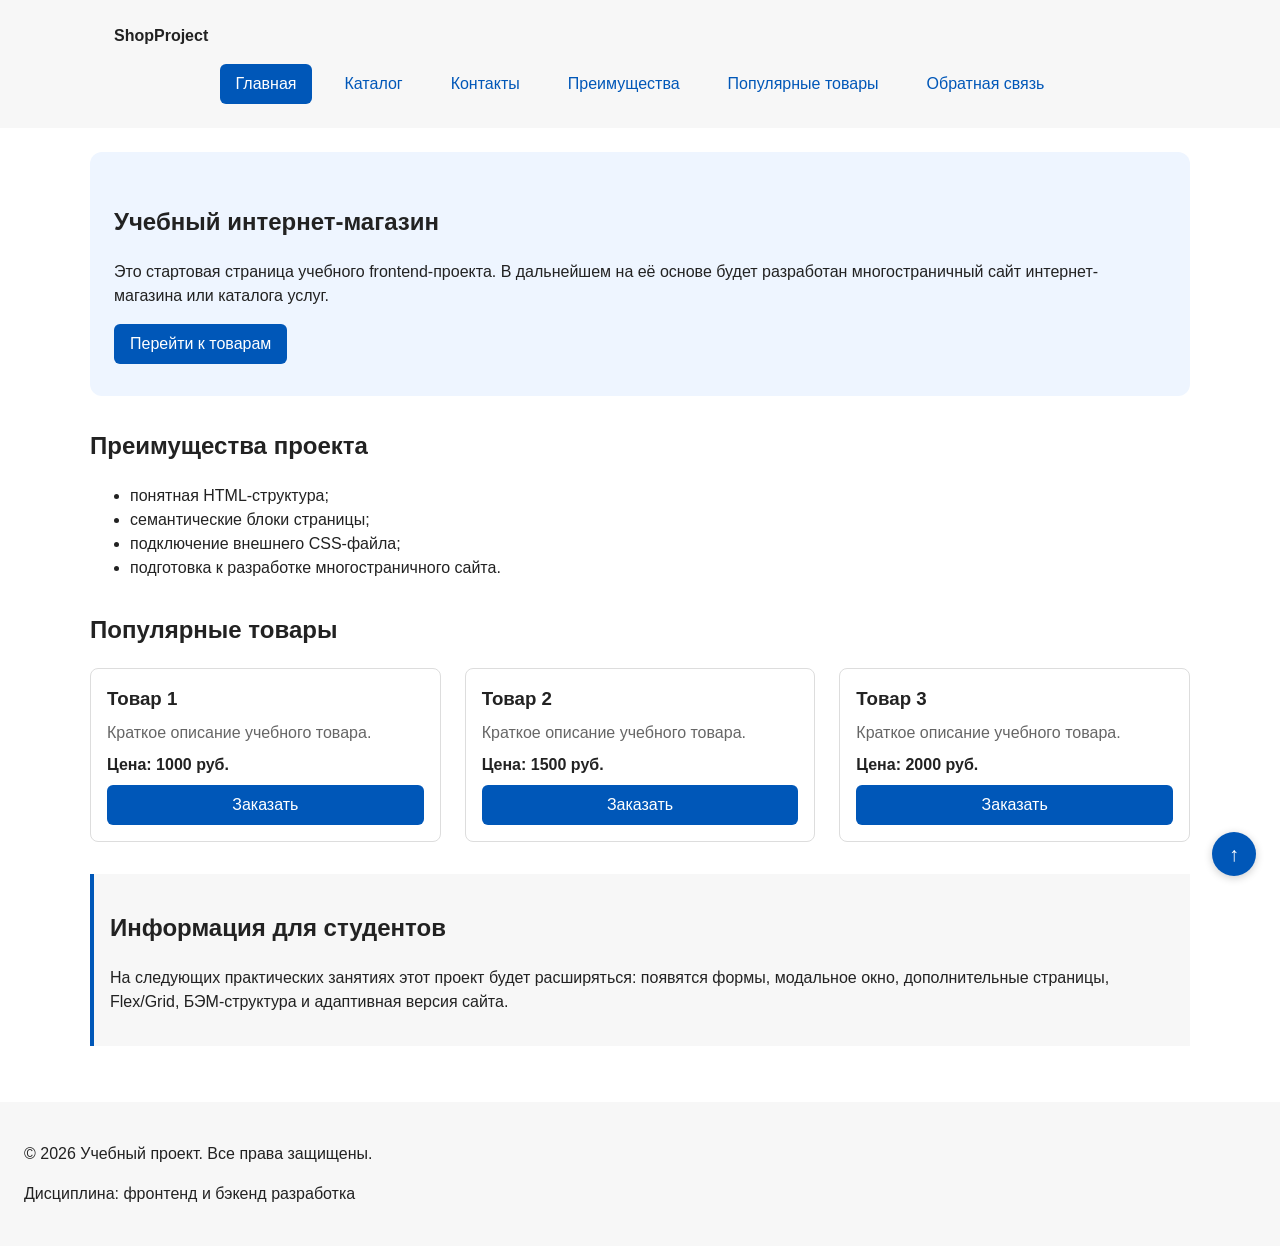
==== commit 5e8f8d54: "fix: prepare HTML CSS project for submission" ====
--- a/index.html
+++ b/index.html
@@ -64,12 +64,11 @@
       <h2>Популярные товары</h2>
 
       <div class="products-grid">
-        <article class="product-card product-card--featured">
-          <span class="product-card__badge">Новинка</span>
+        <article class="product-card">
           <h3 class="product-card__title">Товар 1</h3>
           <p class="product-card__description">Краткое описание учебного товара.</p>
           <p class="product-card__price">Цена: 1000 руб.</p>
-          <button class="button button--primary product-card__button" type="button" data-product="Товар 1">
+          <button class="button button--primary js-order-button" type="button" data-product="Товар 1">
             Заказать
           </button>
         </article>
@@ -78,7 +77,7 @@
           <h3 class="product-card__title">Товар 2</h3>
           <p class="product-card__description">Краткое описание учебного товара.</p>
           <p class="product-card__price">Цена: 1500 руб.</p>
-          <button class="button button--primary product-card__button" type="button" data-product="Товар 2">
+          <button class="button button--primary js-order-button" type="button" data-product="Товар 2">
             Заказать
           </button>
         </article>
@@ -87,7 +86,7 @@
           <h3 class="product-card__title">Товар 3</h3>
           <p class="product-card__description">Краткое описание учебного товара.</p>
           <p class="product-card__price">Цена: 2000 руб.</p>
-          <button class="button button--primary product-card__button" type="button" data-product="Товар 3">
+          <button class="button button--primary js-order-button" type="button" data-product="Товар 3">
             Заказать
           </button>
         </article>
@@ -214,5 +213,7 @@
   Форма успешно отправлена!
 </p>
 
+<a class="back-to-top" href="#" aria-label="Наверх">↑</a>
+
 </body>
 </html>
--- a/css/style.css
+++ b/css/style.css
@@ -131,6 +131,9 @@
 
 /* Шапка сайта */
 .site-header {
+  position: sticky;
+  top: 0;
+  z-index: 100;
   background-color: var(--color-surface);
 }
 
@@ -222,20 +225,6 @@
   border-color: var(--color-primary);
 }
 
-.product-card--featured {
-  border-color: var(--color-primary);
-}
-
-.product-card__badge {
-  align-self: flex-start;
-  padding: 4px 8px;
-  color: var(--color-white);
-  background-color: var(--color-danger);
-  border-radius: var(--radius-sm);
-  font-size: 12px;
-  font-weight: 700;
-}
-
 .product-card__title {
   margin: 0;
   color: var(--color-text);
@@ -342,7 +331,10 @@
    =================================== */
 
 .order-dialog {
+  z-index: 1000;
   width: min(100% - 32px, 560px);
+  max-height: 90vh;
+  overflow-y: auto;
   padding: var(--space-lg);
   border: none;
   border-radius: var(--radius-lg);
@@ -414,4 +406,33 @@
 :target {
   outline: 2px dashed var(--color-primary);
   outline-offset: 4px;
+}
+
+/* Кнопка «Наверх» — фиксирована в правом нижнем углу */
+.back-to-top {
+  position: fixed;
+  right: var(--space-lg);
+  bottom: var(--space-lg);
+  z-index: 90;
+  display: flex;
+  align-items: center;
+  justify-content: center;
+  width: 44px;
+  height: 44px;
+  font-size: 20px;
+  font-weight: 700;
+  color: var(--color-white);
+  background-color: var(--color-primary);
+  text-decoration: none;
+  border-radius: 50%;
+  box-shadow: 0 2px 8px rgba(0, 0, 0, 0.2);
+}
+
+.back-to-top:hover {
+  background-color: var(--color-primary-dark);
+}
+
+.back-to-top:focus-visible {
+  outline: 2px solid var(--color-primary);
+  outline-offset: 3px;
 }
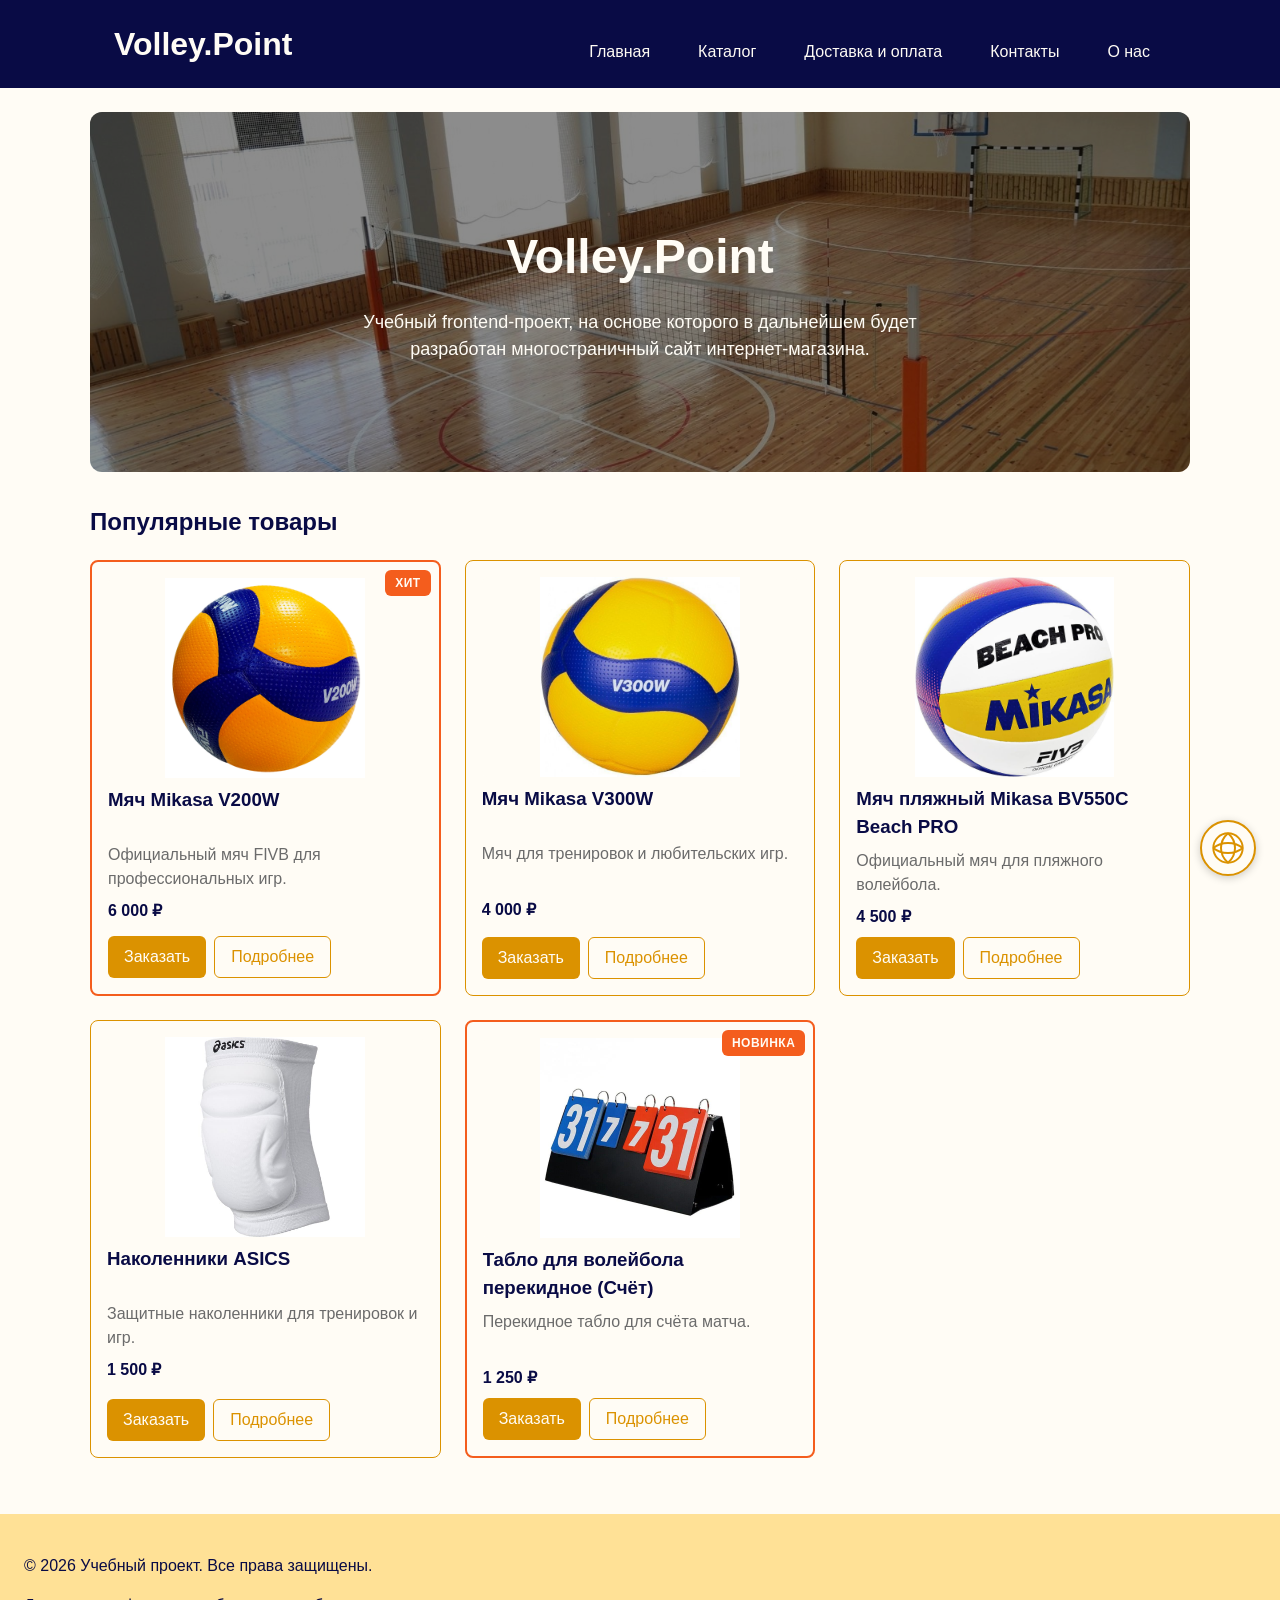
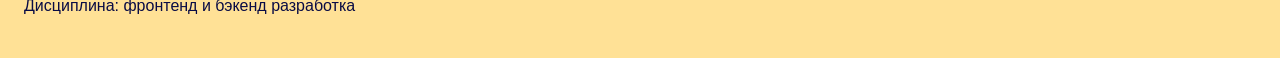
==== commit dd0c0149: "feat: redesign site for Volley.Point volleyball shop" ====
--- a/index.html
+++ b/index.html
@@ -11,27 +11,14 @@
 
   <header class="site-header">
     <div class="site-header__inner">
-      <a class="site-header__logo" href="index.html">ShopProject</a>
+      <a class="site-header__logo" href="index.html">Volley.Point</a>
       <nav class="site-nav" aria-label="Основная навигация">
         <ul class="site-nav__list">
-          <li class="site-nav__item">
-            <a class="site-nav__link site-nav__link--active" href="index.html">Главная</a>
-          </li>
-          <li class="site-nav__item">
-            <a class="site-nav__link" href="catalog.html">Каталог</a>
-          </li>
-          <li class="site-nav__item">
-            <a class="site-nav__link" href="contacts.html">Контакты</a>
-          </li>
-          <li class="site-nav__item">
-            <a class="site-nav__link" href="index.html#advantages">Преимущества</a>
-          </li>
-          <li class="site-nav__item">
-            <a class="site-nav__link" href="index.html#popular">Популярные товары</a>
-          </li>
-          <li class="site-nav__item">
-            <a class="site-nav__link" href="index.html#contacts">Обратная связь</a>
-          </li>
+          <li class="site-nav__item"><a class="site-nav__link" href="index.html">Главная</a></li>
+          <li class="site-nav__item"><a class="site-nav__link" href="catalog.html">Каталог</a></li>
+          <li class="site-nav__item"><a class="site-nav__link" href="delivery.html">Доставка и оплата</a></li>
+          <li class="site-nav__item"><a class="site-nav__link" href="contacts.html">Контакты</a></li>
+          <li class="site-nav__item"><a class="site-nav__link" href="about.html">О нас</a></li>
         </ul>
       </nav>
     </div>
@@ -40,67 +27,79 @@
   <main>
 
     <section class="hero">
-      <h1>Учебный интернет-магазин</h1>
-      <p>
-        Это стартовая страница учебного frontend-проекта.
-        В дальнейшем на её основе будет разработан многостраничный
-        сайт интернет-магазина или каталога услуг.
-      </p>
-      <a class="button button--primary" href="#popular">Перейти к товарам</a>
-    </section>
-
-    <section class="section" id="advantages">
-      <h2>Преимущества проекта</h2>
-
-      <ul class="advantages-list">
-        <li>понятная HTML-структура;</li>
-        <li>семантические блоки страницы;</li>
-        <li>подключение внешнего CSS-файла;</li>
-        <li>подготовка к разработке многостраничного сайта.</li>
-      </ul>
+      <div class="hero__overlay">
+        <h1 class="hero__title">Volley.Point</h1>
+        <p class="hero__subtitle">
+          Учебный frontend-проект, на основе которого в дальнейшем
+          будет разработан многостраничный сайт интернет-магазина.
+        </p>
+      </div>
     </section>
 
     <section class="section" id="popular">
       <h2>Популярные товары</h2>
 
       <div class="products-grid">
+
+        <article class="product-card product-card--hit">
+          <img class="product-card__image" src="images/mach-v200w.jpg" alt="Мяч Mikasa V200W" width="400" height="300">
+          <span class="product-card__badge">Хит</span>
+          <h3 class="product-card__title">Мяч Mikasa V200W</h3>
+          <p class="product-card__description">Официальный мяч FIVB для профессиональных игр.</p>
+          <p class="product-card__price">6 000 ₽</p>
+          <div class="product-card__actions">
+            <button class="button button--primary js-order-button" type="button" data-product="Мяч Mikasa V200W">Заказать</button>
+            <a class="button button--secondary product-card__button" href="product-1.html">Подробнее</a>
+          </div>
+        </article>
+
         <article class="product-card">
-          <h3 class="product-card__title">Товар 1</h3>
-          <p class="product-card__description">Краткое описание учебного товара.</p>
-          <p class="product-card__price">Цена: 1000 руб.</p>
-          <button class="button button--primary js-order-button" type="button" data-product="Товар 1">
-            Заказать
-          </button>
+          <img class="product-card__image" src="images/mach-v300w.jpg" alt="Мяч Mikasa V300W" width="400" height="300">
+          <h3 class="product-card__title">Мяч Mikasa V300W</h3>
+          <p class="product-card__description">Мяч для тренировок и любительских игр.</p>
+          <p class="product-card__price">4 000 ₽</p>
+          <div class="product-card__actions">
+            <button class="button button--primary js-order-button" type="button" data-product="Мяч Mikasa V300W">Заказать</button>
+            <a class="button button--secondary product-card__button" href="product-2.html">Подробнее</a>
+          </div>
         </article>
 
         <article class="product-card">
-          <h3 class="product-card__title">Товар 2</h3>
-          <p class="product-card__description">Краткое описание учебного товара.</p>
-          <p class="product-card__price">Цена: 1500 руб.</p>
-          <button class="button button--primary js-order-button" type="button" data-product="Товар 2">
-            Заказать
-          </button>
+          <img class="product-card__image" src="images/mach-beach.jpg" alt="Мяч пляжный Mikasa BV550C" width="400" height="300">
+          <h3 class="product-card__title">Мяч пляжный Mikasa BV550C Beach PRO</h3>
+          <p class="product-card__description">Официальный мяч для пляжного волейбола.</p>
+          <p class="product-card__price">4 500 ₽</p>
+          <div class="product-card__actions">
+            <button class="button button--primary js-order-button" type="button" data-product="Мяч пляжный Mikasa BV550C Beach PRO">Заказать</button>
+            <a class="button button--secondary product-card__button" href="product-3.html">Подробнее</a>
+          </div>
         </article>
 
         <article class="product-card">
-          <h3 class="product-card__title">Товар 3</h3>
-          <p class="product-card__description">Краткое описание учебного товара.</p>
-          <p class="product-card__price">Цена: 2000 руб.</p>
-          <button class="button button--primary js-order-button" type="button" data-product="Товар 3">
-            Заказать
-          </button>
-        </article>
+          <img class="product-card__image" src="images/nakolenniki-white.jpg" alt="Наколенники ASICS" width="400" height="300">
+          <h3 class="product-card__title">Наколенники ASICS</h3>
+          <p class="product-card__description">Защитные наколенники для тренировок и игр.</p>
+          <p class="product-card__price">1 500 ₽</p>
+          <div class="product-card__actions">
+            <button class="button button--primary js-order-button" type="button" data-product="Наколенники ASICS">Заказать</button>
+            <a class="button button--secondary product-card__button" href="product-4.html">Подробнее</a>
+          </div>
+        </article>
+
+        <article class="product-card product-card--new">
+          <img class="product-card__image" src="images/tablo.jpg" alt="Табло для волейбола" width="400" height="300">
+          <span class="product-card__badge">Новинка</span>
+          <h3 class="product-card__title">Табло для волейбола перекидное (Счёт)</h3>
+          <p class="product-card__description">Перекидное табло для счёта матча.</p>
+          <p class="product-card__price">1 250 ₽</p>
+          <div class="product-card__actions">
+            <button class="button button--primary js-order-button" type="button" data-product="Табло для волейбола перекидное (Счёт)">Заказать</button>
+            <a class="button button--secondary product-card__button" href="product-5.html">Подробнее</a>
+          </div>
+        </article>
+
       </div>
     </section>
-
-    <aside class="aside-info">
-      <h2>Информация для студентов</h2>
-      <p>
-        На следующих практических занятиях этот проект будет расширяться:
-        появятся формы, модальное окно, дополнительные страницы,
-        Flex/Grid, БЭМ-структура и адаптивная версия сайта.
-      </p>
-    </aside>
 
   </main>
 
@@ -213,7 +212,25 @@
   Форма успешно отправлена!
 </p>
 
-<a class="back-to-top" href="#" aria-label="Наверх">↑</a>
+<a class="chat-button" href="#chat" aria-label="Открыть чат">
+    <svg width="32" height="32" viewBox="0 0 24 24" xmlns="http://www.w3.org/2000/svg" aria-hidden="true">
+      <circle cx="12" cy="12" r="11" fill="#ffffff" stroke="currentColor" stroke-width="1.5"/>
+      <path d="M12 1 C 5 7, 5 17, 12 23 M12 1 C 19 7, 19 17, 12 23 M1 12 C 7 7, 17 7, 23 12 M1 12 C 7 17, 17 17, 23 12" stroke="currentColor" stroke-width="1.5" fill="none"/>
+    </svg>
+  </a>
+
+  <div class="chat-popup" id="chat">
+    <a class="chat-popup__close" href="#" aria-label="Закрыть">×</a>
+    <h3 class="chat-popup__title">Свяжитесь с нами</h3>
+    <p class="chat-popup__text">
+      Ответим на вопросы о товарах, доставке и оплате.
+    </p>
+    <ul class="chat-popup__list">
+      <li>Телефон: +7 (952) 552-52-52</li>
+      <li>E-mail: info@volley-point.ru</li>
+    </ul>
+    <a class="button button--primary" href="contacts.html">Все контакты</a>
+  </div>
 
 </body>
 </html>
--- a/css/style.css
+++ b/css/style.css
@@ -3,19 +3,13 @@
    =================================== */
 
 :root {
-  /* Основные цвета проекта */
-  --color-bg: #ffffff;
-  --color-text: #222222;
-  --color-muted: #666666;
-  --color-primary: #0057b8;
-  --color-primary-dark: #003f86;
-  --color-border: #dddddd;
-  --color-surface: #f7f7f7;
-  --color-surface-accent: #eef5ff;
-  --color-danger: #b00020;
-  --color-success: #168a2f;
-  --color-success-bg: #eefaf0;
-  --color-white: #ffffff;
+  /* Основные цвета проекта — 6 цветов */
+  --color-bg: #fffcf5;              /* очень-светло-оранжевый — фон */
+  --color-text: #090b45;            /* тёмно-синий — текст */
+  --color-primary: #db9200;         /* оранжевый — кнопки, ссылки */
+  --color-primary-dark: #090b45;    /* тёмно-синий — hover */
+  --color-accent: #f45d1d;          /* красный — бейджи «Хит»/«Новинка» */
+  --color-surface: #ffe196;         /* светло-оранжевый— фон шапки/футера */
 
   /* Отступы */
   --space-xs: 4px;
@@ -75,7 +69,7 @@
 }
 
 a.button:hover {
-  color: var(--color-white);
+  color: 	var(--color-bg)
 }
 
 a:focus-visible {
@@ -95,7 +89,7 @@
 }
 
 .button--primary {
-  color: var(--color-white);
+  color: 	var(--color-bg);
   background-color: var(--color-primary);
 }
 
@@ -110,7 +104,7 @@
 }
 
 .button--secondary:hover {
-  color: var(--color-white);
+  color: 	var(--color-bg);
   background-color: var(--color-primary);
 }
 
@@ -134,19 +128,29 @@
   position: sticky;
   top: 0;
   z-index: 100;
-  background-color: var(--color-surface);
+  background-color: var(--color-primary-dark);
 }
 
 .site-header__inner {
   max-width: var(--container-width);
   margin: 0 auto;
-  padding: var(--space-lg);
+  padding: var(--space-md) var(--space-lg);
+  display: flex;
+  align-items: center;
+  gap: var(--space-lg);
 }
 
 .site-header__logo {
+  font-size: 32px;
   font-weight: 700;
-  color: var(--color-text);
+  color:  var(--color-bg);
   text-decoration: none;
+  white-space: nowrap;
+  margin-right: auto;
+}
+
+.site-header__logo:hover {
+  color: var(--color-bg);
 }
 
 /* Навигация */
@@ -164,13 +168,13 @@
 .site-nav__link {
   display: inline-block;
   padding: var(--space-sm) var(--space-md);
-  color: var(--color-primary);
+  color: var(--color-bg);
   text-decoration: none;
   border-radius: var(--radius-sm);
 }
 
 .site-nav__link:hover {
-  color: var(--color-white);
+  color: var(--color-primary-dark);
   background-color: var(--color-primary);
 }
 
@@ -180,17 +184,48 @@
 }
 
 .site-nav__link--active {
-  color: var(--color-white);
-  background-color: var(--color-primary);
+  color: var(--color-primary-dark);
+  background-color: var( --color-primary);
 }
 
 /* Hero-блок */
 .hero {
+  position: relative;
   max-width: var(--container-width);
   margin: 0 auto var(--space-xl);
+  min-height: 360px;
+  padding: 0;
+  background-image: url("../images/hero-bg.png");
+  background-size: cover;
+  background-position: center;
+  border-radius: var(--radius-lg);
+  overflow: hidden;
+}
+
+.hero__overlay {
+  display: flex;
+  flex-direction: column;
+  justify-content: center;
+  align-items: center;
+  text-align: center;
+  min-height: 360px;
   padding: var(--space-xl) var(--space-lg);
-  background-color: var(--color-surface-accent);
-  border-radius: var(--radius-lg);
+  background-color: rgba(0, 0, 0, 0.45);
+  color: var(--color-bg);
+}
+
+.hero__title {
+  margin: 0 0 var(--space-md);
+  font-size: 48px;
+  font-weight: 700;
+  color: var(--color-bg);
+}
+
+.hero__subtitle {
+  max-width: 600px;
+  margin: 0;
+  font-size: 18px;
+  color: var(--color-bg);
 }
 
 /* Универсальная секция */
@@ -206,17 +241,19 @@
 /* Сетка товаров */
 .products-grid {
   display: grid;
-  grid-template-columns: repeat(3, 1fr);
+  grid-template-columns: repeat(auto-fit, minmax(260px, 1fr));
   gap: var(--space-lg);
+  align-items: stretch;
 }
 
 /* Карточка товара */
 .product-card {
+  position: relative;
   display: flex;
   flex-direction: column;
   gap: var(--space-sm);
   padding: var(--space-md);
-  border: 1px solid var(--color-border);
+  border: 1px solid var(--color-primary);
   border-radius: var(--radius-md);
   background-color: var(--color-bg);
 }
@@ -227,12 +264,14 @@
 
 .product-card__title {
   margin: 0;
+  min-height: 2.6em;
   color: var(--color-text);
 }
 
 .product-card__description {
   margin: 0;
-  color: var(--color-muted);
+  min-height: 3em;
+  color: #6b6b6b;
 }
 
 .product-card__price {
@@ -245,21 +284,13 @@
   align-self: flex-start;
 }
 
-/* Дополнительный блок aside */
-.aside-info {
-  max-width: var(--container-width);
-  margin: 0 auto var(--space-xl);
-  padding: var(--space-md);
-  border-left: 4px solid var(--color-primary);
-  background-color: var(--color-surface);
-}
 
 /* Хлебные крошки */
 .breadcrumbs {
   max-width: var(--container-width);
   margin: 0 auto var(--space-md);
   font-size: 14px;
-  color: var(--color-muted);
+  color: #6b6b6b;
 }
 
 .breadcrumbs__link {
@@ -268,7 +299,7 @@
 
 .breadcrumbs__current::before {
   content: " / ";
-  color: var(--color-muted);
+  color: #6b6b6b;
 }
 
 /* Каталог: сетка фильтры + товары */
@@ -279,12 +310,13 @@
   grid-template-columns: 260px 1fr;
   grid-template-areas: "filters products";
   gap: var(--space-lg);
+  align-items: start;
 }
 
 .catalog-filters {
   grid-area: filters;
   padding: var(--space-md);
-  border: 1px solid var(--color-border);
+  border: 1px solid 	var(--color-primary);
   border-radius: var(--radius-md);
   background-color: var(--color-surface);
 }
@@ -302,7 +334,7 @@
 .filters-form fieldset {
   margin: 0;
   padding: var(--space-md);
-  border: 1px solid var(--color-border);
+  border: 1px solid 	var(--color-primary);
   border-radius: var(--radius-sm);
 }
 
@@ -321,7 +353,7 @@
 .filters-form input[type="number"] {
   width: 100%;
   padding: 8px 10px;
-  border: 1px solid var(--color-border);
+  border: 1px solid 	#e0e0e0;
   border-radius: var(--radius-sm);
   font: inherit;
 }
@@ -360,7 +392,7 @@
 .order-form__input {
   width: 100%;
   padding: 10px 12px;
-  border: 1px solid var(--color-border);
+  border: 1px solid 	#e0e0e0;
   border-radius: var(--radius-sm);
   font: inherit;
 }
@@ -390,7 +422,7 @@
 }
 
 [aria-invalid="true"] {
-  border-color: var(--color-danger);
+  border-color: var( --color-primary);
 }
 
 /* Сообщение об успешной отправке */
@@ -398,18 +430,176 @@
   max-width: var(--container-width);
   margin: var(--space-lg) auto;
   padding: var(--space-md);
-  border-left: 4px solid var(--color-success);
-  background-color: var(--color-success-bg);
-}
-
-/* Подсветка цели якоря */
-:target {
-  outline: 2px dashed var(--color-primary);
-  outline-offset: 4px;
-}
-
-/* Кнопка «Наверх» — фиксирована в правом нижнем углу */
-.back-to-top {
+  border-left: 4px solid var(--color-primary);
+  background-color: var(--color-surface);
+}
+
+/* Таблица — характеристики товара, способы доставки и т.п. */
+.product-table {
+  width: 100%;
+  margin-top: var(--space-md);
+  border-collapse: collapse;
+  background-color: var(--color-bg);              /* --color-bg */
+  border: 1px solid var(--color-primary); /* оранжевая рамка */
+  border-radius: var(--radius-md);
+}
+
+.product-table caption {
+  caption-side: top;
+  padding: var(--space-sm) 0;
+  font-size: 14px;
+  color: var(--color-text);
+  text-align: left;
+}
+
+.product-table th,
+.product-table td {
+  padding: var(--space-sm) var(--space-md);
+  text-align: left;
+  border: 1px solid var(--color-primary);
+}
+
+.product-table thead th {
+  background-color: var(--color-primary);  /* оранжевая шапка */
+  color: var(--color-bg);                          /* светлый текст */
+  font-weight: 700;
+}
+
+.product-table tbody tr:hover {
+  background-color: var(--color-surface);  /* светло-оранжевый при наведении */
+}
+
+.product-table tbody tr:last-child td {
+  border-bottom: none;
+}
+
+/* ===================================
+   Карточки с бейджами «Хит» / «Новинка»
+   =================================== */
+
+/* Обводка карточек с бейджем */
+.product-card--hit,
+.product-card--new {
+  border-color: var(--color-accent);
+  border-width: 2px;
+}
+
+/* Бейдж в правом верхнем углу карточки */
+.product-card__badge {
+  position: absolute;
+  top: var(--space-sm);
+  right: var(--space-sm);
+  padding: 4px 10px;
+  color: var(--color-bg);
+  background-color: var(--color-accent);
+  border-radius: var(--radius-sm);
+  font-size: 12px;
+  font-weight: 700;
+  text-transform: uppercase;
+  letter-spacing: 0.5px;
+}
+
+/* Группа кнопок в карточке — в один ряд */
+.product-card__actions {
+  display: flex;
+  flex-wrap: wrap;
+  gap: var(--space-sm);
+  margin-top: auto;
+  align-self: flex-start;
+}
+
+/* Картинка товара в карточке */
+.product-card__image {
+  display: block;
+  width: 100%;
+  height: 200px;
+  object-fit: contain;
+  border-radius: var(--radius-sm);
+  background-color: var(--color-bg);
+}
+
+.product-card__button {
+  margin-top: auto;
+  align-self: flex-start;
+}
+
+/* ===================================
+   Страница товара (product-N.html)
+   =================================== */
+
+.product-detail {
+  display: grid;
+  grid-template-columns: 1fr 1fr;
+  gap: var(--space-xl);
+  align-items: start;
+}
+
+.product-detail__image {
+  display: block;
+  width: 100%;
+  max-width: 500px;
+  height: auto;
+  border-radius: var(--radius-md);
+  background-color: var(--color-surface);
+  object-fit: contain;
+}
+
+.product-detail__title {
+  margin-top: 0;
+}
+
+.product-detail__price {
+  font-size: 24px;
+  font-weight: 700;
+  color: var(--color-primary);
+  margin: var(--space-md) 0;
+}
+
+.product-detail__description {
+  margin-bottom: var(--space-lg);
+}
+
+/* ===================================
+   Страница товара: галерея + опции
+   =================================== */
+
+.product-detail__media {
+  display: grid;
+  grid-template-columns: 1fr 1fr;
+  gap: var(--space-md);
+}
+
+.product-detail__figure {
+  margin: 0;
+  text-align: center;
+}
+
+.product-detail__caption {
+  display: block;
+  margin-top: var(--space-xs);
+  font-size: 14px;
+  color: #6b6b6b;
+}
+
+.product-detail__options {
+  display: flex;
+  gap: var(--space-md);
+  margin-bottom: var(--space-lg);
+  flex-wrap: wrap;
+}
+
+.product-detail__options .order-form__field {
+  flex: 1;
+  min-width: 140px;
+  margin-bottom: 0;
+}
+
+/* ===================================
+   Кнопка-мяч и чат-окошко
+   =================================== */
+
+/* Кнопка-мяч в правом нижнем углу */
+.chat-button {
   position: fixed;
   right: var(--space-lg);
   bottom: var(--space-lg);
@@ -417,22 +607,84 @@
   display: flex;
   align-items: center;
   justify-content: center;
-  width: 44px;
-  height: 44px;
-  font-size: 20px;
-  font-weight: 700;
-  color: var(--color-white);
-  background-color: var(--color-primary);
+  width: 56px;
+  height: 56px;
+  color: var(--color-primary);
+  background-color: var(--color-bg);
+  border: 2px solid var(--color-primary);
+  border-radius: 50%;
+  box-shadow: 0 2px 8px rgba(0, 0, 0, 0.2);
+  transition: background-color 0.2s;
+}
+
+.chat-button:hover {
+  background-color: var(--color-surface);
+}
+
+.chat-button svg {
+  display: block;
+}
+
+/* Всплывающее окошко — скрыто по умолчанию */
+.chat-popup {
+  position: fixed;
+  right: var(--space-lg);
+  bottom: 90px;
+  z-index: 95;
+  display: none;
+  width: min(100% - 32px, 320px);
+  padding: var(--space-lg);
+  background-color: var(--color-bg);
+  border: 2px solid var(--color-primary);
+  border-radius: var(--radius-lg);
+  box-shadow: 0 4px 16px rgba(0, 0, 0, 0.15);
+}
+
+/* Когда в URL есть #chat — показываем окошко */
+.chat-popup:target {
+  display: block;
+}
+
+/* Крестик закрытия */
+.chat-popup__close {
+  position: absolute;
+  top: var(--space-sm);
+  right: var(--space-sm);
+  width: 28px;
+  height: 28px;
+  display: flex;
+  align-items: center;
+  justify-content: center;
+  font-size: 22px;
+  line-height: 1;
+  color: var(--color-text);
   text-decoration: none;
   border-radius: 50%;
-  box-shadow: 0 2px 8px rgba(0, 0, 0, 0.2);
-}
-
-.back-to-top:hover {
-  background-color: var(--color-primary-dark);
-}
-
-.back-to-top:focus-visible {
-  outline: 2px solid var(--color-primary);
-  outline-offset: 3px;
+}
+
+.chat-popup__close:hover {
+  background-color: var(--color-surface);
+}
+
+.chat-popup__title {
+  margin: 0 0 var(--space-sm);
+  font-size: 18px;
+  color: var(--color-text);
+}
+
+.chat-popup__text {
+  margin: 0 0 var(--space-md);
+  font-size: 14px;
+  color: var(--color-text);
+}
+
+.chat-popup__list {
+  margin: 0 0 var(--space-md);
+  padding: 0;
+  list-style: none;
+  font-size: 14px;
+}
+
+.chat-popup__list li {
+  margin-bottom: var(--space-xs);
 }
